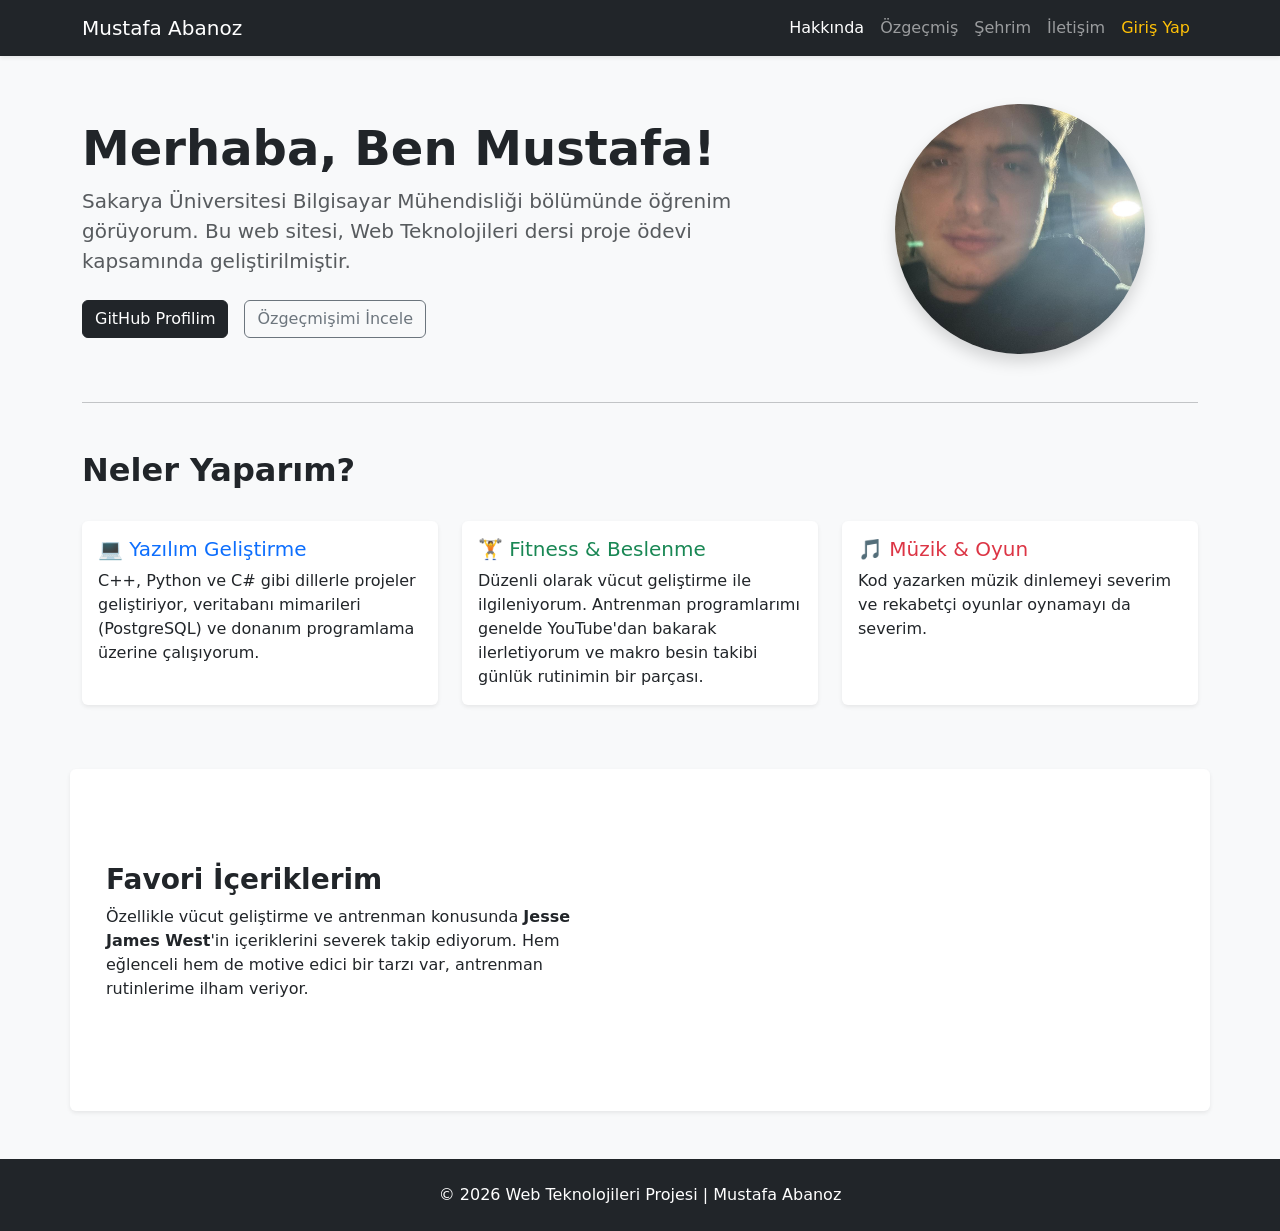
==== index.html @ a1c7f7c9 "1. gün: projeye başladım, temel dosyalar ve hakkında sayfası tamam" ====
<!DOCTYPE html>
<html lang="tr">
<head>
    <meta charset="UTF-8">
    <meta name="viewport" content="width=device-width, initial-scale=1.0">
    <title>Hakkında | Web Teknolojileri Projesi</title>
    <link href="https://cdn.jsdelivr.net/npm/bootstrap@5.3.3/dist/css/bootstrap.min.css" rel="stylesheet">
    <link rel="stylesheet" href="style.css">
</head>
<body class="d-flex flex-column min-vh-100 bg-light">

    <nav class="navbar navbar-expand-lg navbar-dark bg-dark shadow-sm">
      <div class="container">
        <a class="navbar-brand" href="index.html">Mustafa Abanoz</a>
        <button class="navbar-toggler" type="button" data-bs-toggle="collapse" data-bs-target="#navbarNav">
          <span class="navbar-toggler-icon"></span>
        </button>
        <div class="collapse navbar-collapse" id="navbarNav">
          <ul class="navbar-nav ms-auto">
            <li class="nav-item"><a class="nav-link active" href="index.html">Hakkında</a></li>
            <li class="nav-item"><a class="nav-link" href="cv.html">Özgeçmiş</a></li>
            <li class="nav-item"><a class="nav-link" href="sehir.html">Şehrim</a></li>
            <li class="nav-item"><a class="nav-link" href="iletisim.html">İletişim</a></li>
            <li class="nav-item"><a class="nav-link text-warning" href="login.php">Giriş Yap</a></li>
          </ul>
        </div>
      </div>
    </nav>

    <main class="container my-5 flex-grow-1">
        <div class="row align-items-center mb-5">
            <div class="col-md-8">
                <h1 class="display-5 fw-bold text-dark">Merhaba, Ben Mustafa!</h1>
                <p class="lead text-muted">Sakarya Üniversitesi Bilgisayar Mühendisliği bölümünde öğrenim görüyorum. Bu web sitesi, Web Teknolojileri dersi proje ödevi kapsamında geliştirilmiştir.</p>
                <div class="d-flex gap-3 mt-4">
                    <a href="https://github.com/MustafaAbanoz" target="_blank" class="btn btn-dark">GitHub Profilim</a>
                    <a href="cv.html" class="btn btn-outline-secondary">Özgeçmişimi İncele</a>
                </div>
            </div>
            <div class="col-md-4 text-center mt-4 mt-md-0">
                <img src="mustafa.jpeg" alt="Mustafa Abanoz" class="img-fluid rounded-circle shadow" style="width: 250px; height: 250px; object-fit: cover;">
            </div>
        </div>

        <hr class="my-5">

        <div class="row mb-5">
            <div class="col-12 mb-4">
                <h2 class="fw-bold">Neler Yaparım?</h2>
            </div>
            <div class="col-md-4 mb-3">
                <div class="card h-100 shadow-sm border-0">
                    <div class="card-body">
                        <h5 class="card-title text-primary">💻 Yazılım Geliştirme</h5>
                        <p class="card-text">C++, Python ve C# gibi dillerle projeler geliştiriyor, veritabanı mimarileri (PostgreSQL) ve donanım programlama üzerine çalışıyorum.</p>
                    </div>
                </div>
            </div>
            <div class="col-md-4 mb-3">
                <div class="card h-100 shadow-sm border-0">
                    <div class="card-body">
                        <h5 class="card-title text-success">🏋️ Fitness & Beslenme</h5>
                        <p class="card-text">Düzenli olarak vücut geliştirme ile ilgileniyorum. Antrenman programlarımı genelde YouTube'dan bakarak ilerletiyorum ve makro besin takibi günlük rutinimin bir parçası.</p>
                    </div>
                </div>
            </div>
            <div class="col-md-4 mb-3">
                <div class="card h-100 shadow-sm border-0">
                    <div class="card-body">
                        <h5 class="card-title text-danger">🎵 Müzik & Oyun</h5>
                        <p class="card-text">Kod yazarken müzik dinlemeyi severim ve rekabetçi oyunlar oynamayı da severim.</p>
                    </div>
                </div>
            </div>
        </div>

        <div class="row bg-white p-4 rounded shadow-sm">
            <div class="col-md-6 d-flex flex-column justify-content-center">
                <h3 class="fw-bold">Favori İçeriklerim</h3>
                <p>Özellikle vücut geliştirme ve antrenman konusunda <strong>Jesse James West</strong>'in içeriklerini severek takip ediyorum. Hem eğlenceli hem de motive edici bir tarzı var, antrenman rutinlerime ilham veriyor.</p>
            </div>
            <div class="col-md-6">
                <div class="ratio ratio-16x9">
                    <iframe src="https://www.youtube.com/embed/tRncpNvuK-M" title="Jesse James West Video" frameborder="0" allow="accelerometer; autoplay; clipboard-write; encrypted-media; gyroscope; picture-in-picture; web-share" referrerpolicy="strict-origin-when-cross-origin" allowfullscreen></iframe>
                </div>
            </div>
        </div>
    </main>

    <footer class="bg-dark text-white text-center py-4 mt-auto">
        <div class="container">
            <p class="mb-0">© 2026 Web Teknolojileri Projesi | Mustafa Abanoz</p>
        </div>
    </footer>

    <script src="https://cdn.jsdelivr.net/npm/bootstrap@5.3.3/dist/js/bootstrap.bundle.min.js"></script>
</body>
</html>
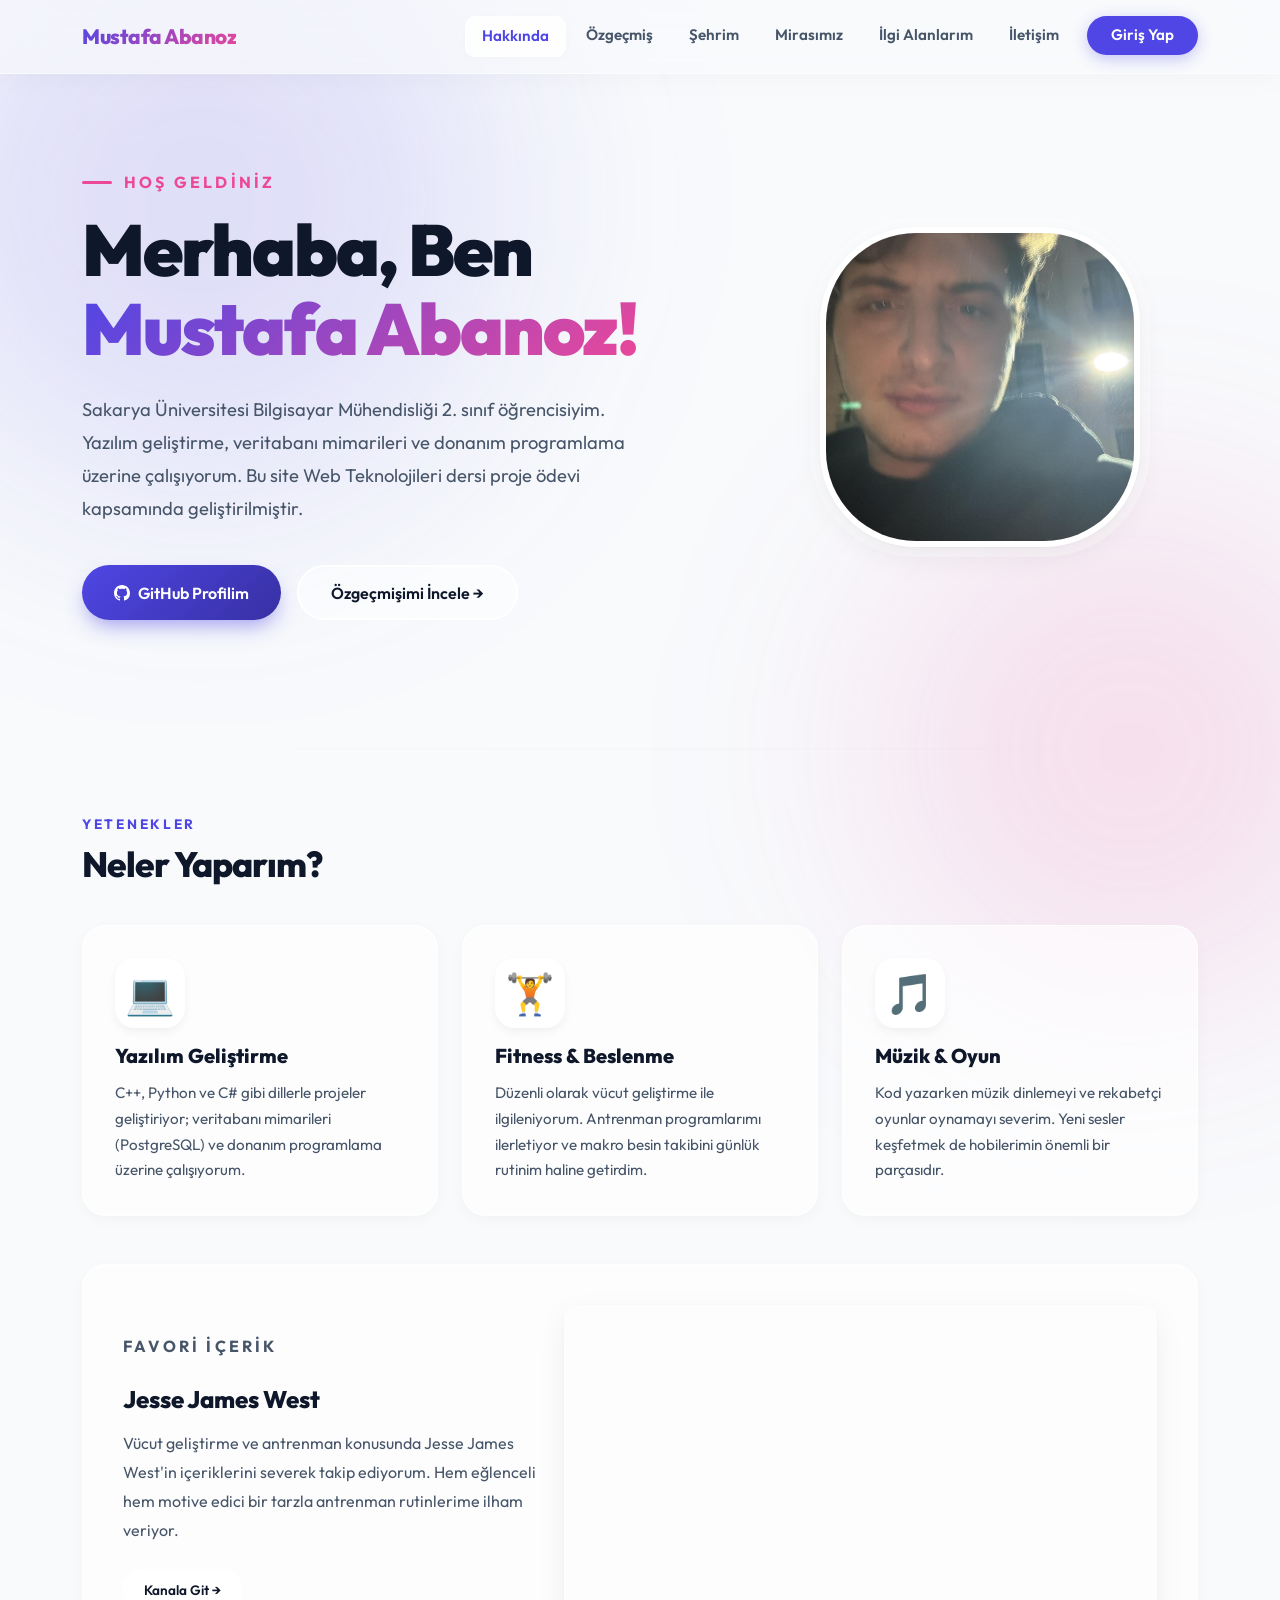
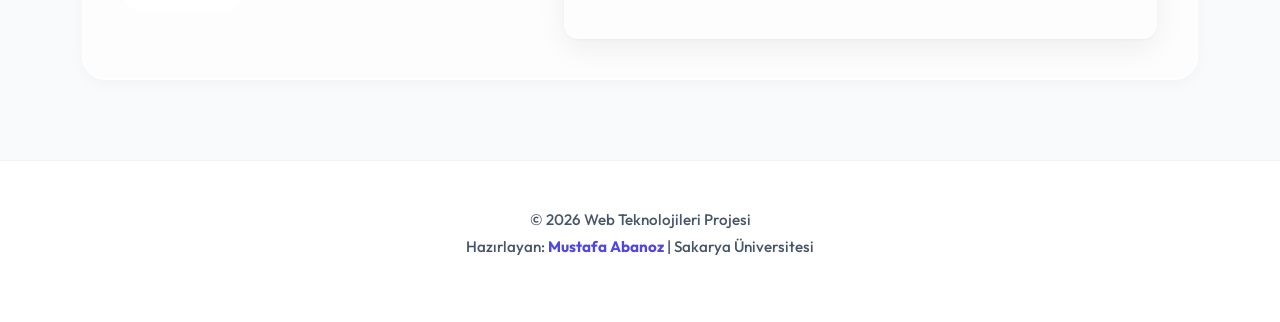
==== commit 128775d3: "Web projesinin temel yapısı (Ana Sayfa, CV, Şehir) modern ve duyarlı bir tasarımla tamamlandı." ====
--- a/index.html
+++ b/index.html
@@ -3,96 +3,134 @@
 <head>
     <meta charset="UTF-8">
     <meta name="viewport" content="width=device-width, initial-scale=1.0">
-    <title>Hakkında | Web Teknolojileri Projesi</title>
+    <meta name="description" content="Mustafa Abanoz - Sakarya Üniversitesi Bilgisayar Mühendisliği öğrencisi. Hakkımda, hobiler ve ilgi alanlarım.">
+    <title>Hakkında | Mustafa Abanoz</title>
     <link href="https://cdn.jsdelivr.net/npm/bootstrap@5.3.3/dist/css/bootstrap.min.css" rel="stylesheet">
     <link rel="stylesheet" href="style.css">
 </head>
-<body class="d-flex flex-column min-vh-100 bg-light">
+<body>
+    <div id="mouseGlow"></div>
 
-    <nav class="navbar navbar-expand-lg navbar-dark bg-dark shadow-sm">
-      <div class="container">
-        <a class="navbar-brand" href="index.html">Mustafa Abanoz</a>
-        <button class="navbar-toggler" type="button" data-bs-toggle="collapse" data-bs-target="#navbarNav">
-          <span class="navbar-toggler-icon"></span>
-        </button>
-        <div class="collapse navbar-collapse" id="navbarNav">
-          <ul class="navbar-nav ms-auto">
-            <li class="nav-item"><a class="nav-link active" href="index.html">Hakkında</a></li>
-            <li class="nav-item"><a class="nav-link" href="cv.html">Özgeçmiş</a></li>
-            <li class="nav-item"><a class="nav-link" href="sehir.html">Şehrim</a></li>
-            <li class="nav-item"><a class="nav-link" href="iletisim.html">İletişim</a></li>
-            <li class="nav-item"><a class="nav-link text-warning" href="login.php">Giriş Yap</a></li>
-          </ul>
+    <nav class="navbar navbar-expand-lg navbar-dark">
+        <div class="container">
+            <a class="navbar-brand" href="index.html">Mustafa Abanoz</a>
+            <button class="navbar-toggler border-0" type="button" data-bs-toggle="collapse" data-bs-target="#navbarNav" aria-controls="navbarNav" aria-expanded="false" aria-label="Navigasyonu aç/kapat">
+                <span class="navbar-toggler-icon"></span>
+            </button>
+            <div class="collapse navbar-collapse" id="navbarNav">
+                <ul class="navbar-nav ms-auto gap-1">
+                    <li class="nav-item"><a class="nav-link active" href="index.html">Hakkında</a></li>
+                    <li class="nav-item"><a class="nav-link" href="cv.html">Özgeçmiş</a></li>
+                    <li class="nav-item"><a class="nav-link" href="sehir.html">Şehrim</a></li>
+                    <li class="nav-item"><a class="nav-link" href="miras.html">Mirasımız</a></li>
+                    <li class="nav-item"><a class="nav-link" href="ilgi.html">İlgi Alanlarım</a></li>
+                    <li class="nav-item"><a class="nav-link" href="iletisim.html">İletişim</a></li>
+                    <li class="nav-item"><a class="nav-link nav-login" href="login.php">Giriş Yap</a></li>
+                </ul>
+            </div>
         </div>
-      </div>
     </nav>
 
-    <main class="container my-5 flex-grow-1">
-        <div class="row align-items-center mb-5">
-            <div class="col-md-8">
-                <h1 class="display-5 fw-bold text-dark">Merhaba, Ben Mustafa!</h1>
-                <p class="lead text-muted">Sakarya Üniversitesi Bilgisayar Mühendisliği bölümünde öğrenim görüyorum. Bu web sitesi, Web Teknolojileri dersi proje ödevi kapsamında geliştirilmiştir.</p>
-                <div class="d-flex gap-3 mt-4">
-                    <a href="https://github.com/MustafaAbanoz" target="_blank" class="btn btn-dark">GitHub Profilim</a>
-                    <a href="cv.html" class="btn btn-outline-secondary">Özgeçmişimi İncele</a>
-                </div>
-            </div>
-            <div class="col-md-4 text-center mt-4 mt-md-0">
-                <img src="mustafa.jpeg" alt="Mustafa Abanoz" class="img-fluid rounded-circle shadow" style="width: 250px; height: 250px; object-fit: cover;">
-            </div>
-        </div>
-
-        <hr class="my-5">
-
-        <div class="row mb-5">
-            <div class="col-12 mb-4">
-                <h2 class="fw-bold">Neler Yaparım?</h2>
-            </div>
-            <div class="col-md-4 mb-3">
-                <div class="card h-100 shadow-sm border-0">
-                    <div class="card-body">
-                        <h5 class="card-title text-primary">💻 Yazılım Geliştirme</h5>
-                        <p class="card-text">C++, Python ve C# gibi dillerle projeler geliştiriyor, veritabanı mimarileri (PostgreSQL) ve donanım programlama üzerine çalışıyorum.</p>
+    <main>
+        <section class="hero-section dot-bg-wrap dot-bg-indigo">
+            <div class="dot-bg-layer"></div>
+            <div class="container">
+                <div class="row align-items-center g-5">
+                    <div class="col-lg-7 reveal-left">
+                        <p class="hero-greeting">Hoş geldiniz</p>
+                        <h1 class="hero-title">Merhaba, Ben<br><span>Mustafa Abanoz!</span></h1>
+                        <p class="hero-desc">Sakarya Üniversitesi Bilgisayar Mühendisliği 2. sınıf öğrencisiyim. Yazılım geliştirme, veritabanı mimarileri ve donanım programlama üzerine çalışıyorum. Bu site Web Teknolojileri dersi proje ödevi kapsamında geliştirilmiştir.</p>
+                        <div class="d-flex flex-wrap gap-3">
+                            <a href="https://github.com/MustafaAbanoz" target="_blank" rel="noopener noreferrer" class="btn-primary-custom">
+                                <svg width="16" height="16" viewBox="0 0 24 24" fill="currentColor"><path d="M12 0C5.37 0 0 5.37 0 12c0 5.31 3.435 9.795 8.205 11.385.6.105.825-.255.825-.57 0-.285-.015-1.23-.015-2.235-3.015.555-3.795-.735-4.035-1.41-.135-.345-.72-1.41-1.23-1.695-.42-.225-1.02-.78-.015-.795.945-.015 1.62.87 1.845 1.23 1.08 1.815 2.805 1.305 3.495.99.105-.78.42-1.305.765-1.605-2.67-.3-5.46-1.335-5.46-5.925 0-1.305.465-2.385 1.23-3.225-.12-.3-.54-1.53.12-3.18 0 0 1.005-.315 3.3 1.23.96-.27 1.98-.405 3-.405s2.04.135 3 .405c2.295-1.56 3.3-1.23 3.3-1.23.66 1.65.24 2.88.12 3.18.765.84 1.23 1.905 1.23 3.225 0 4.605-2.805 5.625-5.475 5.925.435.375.81 1.095.81 2.22 0 1.605-.015 2.895-.015 3.3 0 .315.225.69.825.57A12.02 12.02 0 0 0 24 12c0-6.63-5.37-12-12-12z"/></svg>
+                                GitHub Profilim
+                            </a>
+                            <a href="cv.html" class="btn-outline-custom">Özgeçmişimi İncele →</a>
+                        </div>
+                    </div>
+                    <div class="col-lg-5 text-center reveal-right">
+                        <figure>
+                            <img src="mustafa.jpeg" alt="Mustafa Abanoz fotoğrafı" class="hero-photo">
+                            <figcaption class="visually-hidden">Mustafa Abanoz profil fotoğrafı</figcaption>
+                        </figure>
                     </div>
                 </div>
             </div>
-            <div class="col-md-4 mb-3">
-                <div class="card h-100 shadow-sm border-0">
-                    <div class="card-body">
-                        <h5 class="card-title text-success">🏋️ Fitness & Beslenme</h5>
-                        <p class="card-text">Düzenli olarak vücut geliştirme ile ilgileniyorum. Antrenman programlarımı genelde YouTube'dan bakarak ilerletiyorum ve makro besin takibi günlük rutinimin bir parçası.</p>
+        </section>
+
+        <hr class="section-divider">
+
+        <section class="container mb-5">
+            <p class="section-label reveal">Yetenekler</p>
+            <h2 class="section-title reveal">Neler Yaparım?</h2>
+            <div class="row g-4">
+                <div class="col-md-4 reveal" style="transition-delay:0s">
+                    <div class="glass-card h-100">
+                        <span class="card-icon">💻</span>
+                        <h3 class="card-heading">Yazılım Geliştirme</h3>
+                        <p class="card-text">C++, Python ve C# gibi dillerle projeler geliştiriyor; veritabanı mimarileri (PostgreSQL) ve donanım programlama üzerine çalışıyorum.</p>
+                    </div>
+                </div>
+                <div class="col-md-4 reveal" style="transition-delay:0.12s">
+                    <div class="glass-card h-100">
+                        <span class="card-icon">🏋️</span>
+                        <h3 class="card-heading">Fitness & Beslenme</h3>
+                        <p class="card-text">Düzenli olarak vücut geliştirme ile ilgileniyorum. Antrenman programlarımı ilerletiyor ve makro besin takibini günlük rutinim haline getirdim.</p>
+                    </div>
+                </div>
+                <div class="col-md-4 reveal" style="transition-delay:0.24s">
+                    <div class="glass-card h-100">
+                        <span class="card-icon">🎵</span>
+                        <h3 class="card-heading">Müzik & Oyun</h3>
+                        <p class="card-text">Kod yazarken müzik dinlemeyi ve rekabetçi oyunlar oynamayı severim. Yeni sesler keşfetmek de hobilerimin önemli bir parçasıdır.</p>
                     </div>
                 </div>
             </div>
-            <div class="col-md-4 mb-3">
-                <div class="card h-100 shadow-sm border-0">
-                    <div class="card-body">
-                        <h5 class="card-title text-danger">🎵 Müzik & Oyun</h5>
-                        <p class="card-text">Kod yazarken müzik dinlemeyi severim ve rekabetçi oyunlar oynamayı da severim.</p>
+        </section>
+
+        <section class="container mb-5">
+            <article class="video-wrapper">
+                <div class="row align-items-center g-4">
+                    <div class="col-md-5">
+                        <p class="section-label">Favori İçerik</p>
+                        <h3>Jesse James West</h3>
+                        <p>Vücut geliştirme ve antrenman konusunda Jesse James West'in içeriklerini severek takip ediyorum. Hem eğlenceli hem motive edici bir tarzla antrenman rutinlerime ilham veriyor.</p>
+                        <a href="https://www.youtube.com/@JesseJamesWest" target="_blank" rel="noopener noreferrer" class="btn-outline-custom" style="font-size:0.85rem; padding: 0.6rem 1.2rem;">Kanala Git →</a>
+                    </div>
+                    <div class="col-md-7">
+                        <div class="ratio ratio-16x9">
+                            <iframe src="https://www.youtube.com/embed/tRncpNvuK-M" title="Jesse James West – Favori Video" frameborder="0" allow="accelerometer; autoplay; clipboard-write; encrypted-media; gyroscope; picture-in-picture; web-share" referrerpolicy="strict-origin-when-cross-origin" allowfullscreen></iframe>
+                        </div>
                     </div>
                 </div>
-            </div>
-        </div>
-
-        <div class="row bg-white p-4 rounded shadow-sm">
-            <div class="col-md-6 d-flex flex-column justify-content-center">
-                <h3 class="fw-bold">Favori İçeriklerim</h3>
-                <p>Özellikle vücut geliştirme ve antrenman konusunda <strong>Jesse James West</strong>'in içeriklerini severek takip ediyorum. Hem eğlenceli hem de motive edici bir tarzı var, antrenman rutinlerime ilham veriyor.</p>
-            </div>
-            <div class="col-md-6">
-                <div class="ratio ratio-16x9">
-                    <iframe src="https://www.youtube.com/embed/tRncpNvuK-M" title="Jesse James West Video" frameborder="0" allow="accelerometer; autoplay; clipboard-write; encrypted-media; gyroscope; picture-in-picture; web-share" referrerpolicy="strict-origin-when-cross-origin" allowfullscreen></iframe>
-                </div>
-            </div>
-        </div>
+            </article>
+        </section>
     </main>
 
-    <footer class="bg-dark text-white text-center py-4 mt-auto">
+    <footer class="text-center">
         <div class="container">
-            <p class="mb-0">© 2026 Web Teknolojileri Projesi | Mustafa Abanoz</p>
+            <p class="mb-1">© 2026 Web Teknolojileri Projesi</p>
+            <p>Hazırlayan: <a href="cv.html">Mustafa Abanoz</a> | Sakarya Üniversitesi</p>
         </div>
     </footer>
 
     <script src="https://cdn.jsdelivr.net/npm/bootstrap@5.3.3/dist/js/bootstrap.bundle.min.js"></script>
+    <script>
+        // Fare takip efekti için yazılmış kod bloğu
+        (function () {
+            var isik = document.getElementById('mouseGlow');
+            var hedefX = window.innerWidth / 2, hedefY = window.innerHeight / 2, guncelX = hedefX, guncelY = hedefY;
+            document.addEventListener('mousemove', function (olay) { hedefX = olay.clientX; hedefY = olay.clientY; });
+            (function dongu() { guncelX += (hedefX-guncelX)*0.07; guncelY += (hedefY-guncelY)*0.07; isik.style.transform = 'translate('+(guncelX-300)+'px,'+(guncelY-300)+'px)'; requestAnimationFrame(dongu); })();
+        })();
+        
+        // Sayfa kaydırıldıkça (scroll) elemanların görünür olmasını sağlayan yapı
+        (function () {
+            var gozlemci = new IntersectionObserver(function(girdiler) {
+                girdiler.forEach(function(eleman) { if (eleman.isIntersecting) { eleman.target.classList.add('in-view'); gozlemci.unobserve(eleman.target); } });
+            }, { threshold: 0.12 });
+            document.querySelectorAll('.reveal, .reveal-left, .reveal-right').forEach(function(el) { gozlemci.observe(el); });
+        })();
+    </script>
 </body>
 </html>
--- a/style.css
+++ b/style.css
@@ -0,0 +1,316 @@
+@import url('https://fonts.googleapis.com/css2?family=Outfit:wght@300;400;500;600;700;800;900&display=swap');
+
+:root {
+    --primary: #4f46e5;
+    --primary-light: #818cf8;
+    --primary-dark: #3730a3;
+    --accent: #ec4899;
+    --accent-warm: #f59e0b;
+    --bg-page: #f8fafc;
+    --bg-card: rgba(255, 255, 255, 0.65);
+    --border: rgba(255, 255, 255, 0.8);
+    --border-hover: rgba(79, 70, 229, 0.3);
+    --text-primary: #0f172a;
+    --text-secondary: #475569;
+    --text-muted: #94a3b8;
+    --shadow-sm: 0 4px 15px rgba(0, 0, 0, 0.03);
+    --shadow-md: 0 10px 30px rgba(0, 0, 0, 0.06), 0 1px 3px rgba(0,0,0,0.03);
+    --shadow-glow: 0 10px 40px rgba(79, 70, 229, 0.15);
+    --radius: 24px;
+    --radius-sm: 14px;
+    --transition: all 0.4s cubic-bezier(0.16, 1, 0.3, 1);
+}
+
+*, *::before, *::after { box-sizing: border-box; margin: 0; padding: 0; }
+html { scroll-behavior: smooth; }
+
+body {
+    font-family: 'Outfit', system-ui, sans-serif;
+    background: var(--bg-page);
+    color: var(--text-primary);
+    min-height: 100vh;
+    overflow-x: hidden;
+    -webkit-font-smoothing: antialiased;
+    position: relative;
+}
+
+body::before, body::after {
+    content: '';
+    position: fixed;
+    border-radius: 50%;
+    filter: blur(120px);
+    z-index: -1;
+    animation: floatBlob 20s infinite alternate ease-in-out;
+    pointer-events: none;
+}
+
+body::before {
+    width: 600px; height: 600px;
+    background: rgba(79, 70, 229, 0.15);
+    top: -100px; left: -100px;
+}
+
+body::after {
+    width: 500px; height: 500px;
+    background: rgba(236, 72, 153, 0.15);
+    bottom: -100px; right: -100px;
+    animation-delay: -10s;
+}
+
+@keyframes floatBlob {
+    0% { transform: translate(0, 0) scale(1); }
+    100% { transform: translate(100px, 100px) scale(1.2); }
+}
+
+.navbar {
+    background: rgba(248, 250, 252, 0.7) !important;
+    backdrop-filter: blur(20px); -webkit-backdrop-filter: blur(20px);
+    border-bottom: 1px solid rgba(255,255,255,0.5);
+    padding: 1rem 0; position: sticky; top: 0; z-index: 1030;
+    box-shadow: 0 4px 30px rgba(0, 0, 0, 0.03);
+}
+.navbar-brand {
+    font-weight: 800; font-size: 1.3rem; letter-spacing: -0.5px;
+    background: linear-gradient(135deg, var(--primary), var(--accent));
+    -webkit-background-clip: text; -webkit-text-fill-color: transparent; background-clip: text;
+}
+.nav-link {
+    color: var(--text-secondary) !important; font-weight: 600; font-size: 0.95rem;
+    padding: 0.5rem 1rem !important; border-radius: 10px; transition: var(--transition);
+}
+.nav-link:hover { color: var(--primary) !important; background: rgba(79,70,229,0.05); }
+.nav-link.active {
+    color: var(--primary) !important; background: rgba(255,255,255,0.8);
+    box-shadow: 0 2px 10px rgba(0,0,0,0.02); border: 1px solid rgba(255,255,255,1);
+}
+.nav-link.nav-login { color: #fff !important; background: var(--primary); border-radius: 99px; padding: 0.5rem 1.5rem !important; margin-left: 0.5rem; box-shadow: 0 4px 15px rgba(79,70,229,0.3); }
+.nav-link.nav-login:hover { background: var(--primary-dark); transform: translateY(-2px); box-shadow: 0 6px 20px rgba(79,70,229,0.4); }
+
+main { position: relative; z-index: 1; animation: pageIn 0.6s cubic-bezier(0.16, 1, 0.3, 1) both; }
+@keyframes pageIn { from { opacity: 0; transform: translateY(20px); } to { opacity: 1; transform: translateY(0); } }
+
+.hero-section { padding: 6rem 0 4rem; position: relative; }
+.hero-greeting {
+    font-size: 1rem; font-weight: 700; letter-spacing: 0.2em; text-transform: uppercase;
+    color: var(--accent); margin-bottom: 1rem; display: flex; align-items: center; gap: 0.75rem;
+}
+.hero-greeting::before {
+    content: ''; display: inline-block; width: 30px; height: 3px; background: var(--accent); border-radius: 3px;
+}
+.hero-title {
+    font-size: clamp(2.5rem, 6vw, 4.5rem); font-weight: 900; line-height: 1.1;
+    letter-spacing: -2px; color: var(--text-primary); margin-bottom: 1.5rem;
+}
+.hero-title span {
+    background: linear-gradient(135deg, var(--primary), var(--accent));
+    -webkit-background-clip: text; -webkit-text-fill-color: transparent; background-clip: text;
+}
+.hero-desc { font-size: 1.15rem; color: var(--text-secondary); line-height: 1.8; max-width: 550px; margin-bottom: 2.5rem; font-weight: 400; }
+.hero-photo {
+    width: 320px; height: 320px; object-fit: cover; border-radius: 30%;
+    border: 6px solid #fff;
+    box-shadow: var(--shadow-md), 0 0 0 10px rgba(255,255,255,0.4);
+    transition: var(--transition);
+}
+.hero-photo:hover { transform: scale(1.05) rotate(3deg); border-radius: 50%; box-shadow: var(--shadow-glow), 0 0 0 15px rgba(255,255,255,0.6); }
+
+.btn-primary-custom {
+    display: inline-flex; align-items: center; gap: 0.5rem;
+    padding: 0.85rem 2rem; border: none; border-radius: 99px;
+    background: linear-gradient(135deg, var(--primary), var(--primary-dark));
+    color: #fff; font-weight: 600; font-size: 1rem; text-decoration: none;
+    transition: var(--transition); box-shadow: 0 10px 20px -5px rgba(79,70,229,0.5);
+}
+.btn-primary-custom:hover { transform: translateY(-3px); box-shadow: 0 15px 25px -5px rgba(79,70,229,0.6); color: #fff; }
+.btn-outline-custom {
+    display: inline-flex; align-items: center; gap: 0.5rem;
+    padding: 0.85rem 2rem; background: rgba(255,255,255,0.5); border: 2px solid #fff;
+    border-radius: 99px; color: var(--text-primary); font-weight: 600;
+    font-size: 1rem; text-decoration: none; transition: var(--transition);
+    backdrop-filter: blur(10px);
+}
+.btn-outline-custom:hover { background: #fff; transform: translateY(-3px); box-shadow: var(--shadow-md); color: var(--primary); }
+
+.section-divider { border: none; height: 2px; background: linear-gradient(90deg, transparent, rgba(0,0,0,0.05), transparent); margin: 4rem 0; }
+.section-label {
+    font-size: 0.85rem; font-weight: 700; letter-spacing: 0.2em; text-transform: uppercase;
+    color: var(--primary); margin-bottom: 0.5rem;
+}
+.section-title { font-size: 2.2rem; font-weight: 800; color: var(--text-primary); letter-spacing: -1px; margin-bottom: 2.5rem; }
+
+.glass-card, .cv-container, .video-wrapper, .stat-card, .place-card {
+    background: var(--bg-card);
+    backdrop-filter: blur(16px); -webkit-backdrop-filter: blur(16px);
+    border: 1px solid var(--border); border-radius: var(--radius);
+    box-shadow: var(--shadow-sm); transition: var(--transition);
+}
+.glass-card:hover, .stat-card:hover, .place-card:hover {
+    transform: translateY(-8px);
+    box-shadow: var(--shadow-md);
+    border-color: #fff;
+    background: rgba(255,255,255,0.9);
+}
+
+.glass-card { padding: 2rem; position: relative; overflow: hidden; }
+.card-icon { font-size: 2.5rem; margin-bottom: 1rem; display: block; background: #fff; width: 70px; height: 70px; display: flex; align-items: center; justify-content: center; border-radius: 20px; box-shadow: 0 4px 10px rgba(0,0,0,0.05); }
+.card-heading { font-size: 1.25rem; font-weight: 800; color: var(--text-primary); margin-bottom: 0.75rem; }
+.card-text { font-size: 0.95rem; color: var(--text-secondary); line-height: 1.7; }
+
+.video-wrapper { padding: 2.5rem; }
+.video-wrapper h3 { font-size: 1.5rem; font-weight: 800; margin-bottom: 1rem; }
+.video-wrapper p { font-size: 1rem; line-height: 1.8; margin-bottom: 1.5rem; color: var(--text-secondary); }
+.ratio iframe { border-radius: var(--radius-sm); box-shadow: var(--shadow-md); }
+
+.cv-container { padding: 4rem; }
+.cv-header { border-bottom: 2px solid rgba(0,0,0,0.04); padding-bottom: 2.5rem; margin-bottom: 3rem; }
+.cv-photo {
+    width: 160px; height: 160px; object-fit: cover; border-radius: 35%;
+    border: 5px solid #fff; box-shadow: var(--shadow-md);
+}
+.cv-name { font-size: 2.8rem; font-weight: 900; letter-spacing: -1px; color: var(--text-primary); margin-bottom: 0.5rem; }
+.cv-role { font-size: 1.2rem; color: var(--primary); font-weight: 700; margin-bottom: 1.5rem; background: rgba(79,70,229,0.1); display: inline-block; padding: 0.4rem 1rem; border-radius: 99px; }
+.cv-contact-item { font-size: 0.95rem; color: var(--text-secondary); margin-bottom: 0.5rem; display: flex; align-items: center; gap: 0.75rem; }
+.cv-section { margin-bottom: 3.5rem; }
+.cv-section-title {
+    font-size: 1.5rem; font-weight: 800; letter-spacing: -0.5px;
+    color: var(--text-primary); border-bottom: 2px solid rgba(0,0,0,0.05);
+    padding-bottom: 1rem; margin-bottom: 1.5rem; display: flex; align-items: center; gap: 0.75rem;
+}
+.cv-section-title::before { content:''; display:block; width:8px; height:24px; background:var(--primary); border-radius:4px; }
+.cv-article {
+    margin-bottom: 1.5rem; padding: 1.5rem; background: rgba(255,255,255,0.4);
+    border-radius: var(--radius-sm); border: 1px solid rgba(255,255,255,0.8);
+    transition: var(--transition);
+}
+.cv-article:hover { background: #fff; box-shadow: var(--shadow-sm); transform: translateX(5px); }
+.cv-article h3 { font-size: 1.2rem; font-weight: 800; color: var(--text-primary); margin-bottom: 0.3rem; }
+.cv-article .meta { font-size: 0.9rem; color: var(--primary); font-weight: 600; margin-bottom: 0.5rem; }
+.cv-article p { font-size: 0.95rem; color: var(--text-secondary); line-height: 1.6; }
+.cv-summary-text { color: var(--text-secondary); line-height: 1.8; font-size: 1.05rem; }
+
+.skill-badge {
+    display: inline-flex; padding: 0.5rem 1.2rem;
+    background: #fff; border: 1px solid rgba(0,0,0,0.05);
+    border-radius: 99px; font-size: 0.95rem; font-weight: 700;
+    color: var(--text-primary); transition: var(--transition); box-shadow: 0 2px 5px rgba(0,0,0,0.02);
+}
+.skill-badge:hover { background: var(--primary); color: #fff; transform: translateY(-3px); box-shadow: 0 8px 15px rgba(79,70,229,0.3); }
+
+.sport-item, .achievement-item {
+    display: flex; align-items: center; gap: 1rem;
+    padding: 1rem 1.5rem; background: #fff; border: 1px solid rgba(0,0,0,0.05);
+    border-radius: var(--radius-sm); margin-bottom: 0.75rem;
+    transition: var(--transition); font-size: 1rem; color: var(--text-secondary); font-weight: 500;
+}
+.sport-item:hover, .achievement-item:hover { border-color: var(--primary); box-shadow: var(--shadow-sm); transform: translateX(5px); }
+.sport-item .years { font-weight: 800; color: var(--primary); font-size: 0.9rem; min-width: 110px; background: rgba(79,70,229,0.1); padding: 0.2rem 0.8rem; border-radius: 99px; text-align: center; }
+.achievement-item strong { color: var(--text-primary); font-weight: 700; }
+
+.page-hero { padding: 5rem 0 3rem; text-align: center; }
+.page-hero-title {
+    font-size: clamp(2.5rem, 5vw, 3.5rem); font-weight: 900; letter-spacing: -1.5px;
+    color: var(--text-primary); margin-bottom: 1rem;
+}
+.page-hero-subtitle { font-size: 1.15rem; color: var(--text-secondary); max-width: 600px; margin: 0 auto; line-height: 1.8; }
+
+footer {
+    background: #fff; padding: 3rem 0; color: var(--text-secondary);
+    font-size: 0.95rem; position: relative; z-index: 1; margin-top: 5rem;
+    border-top: 1px solid rgba(0,0,0,0.05); font-weight: 500;
+}
+footer a { color: var(--primary); text-decoration: none; font-weight: 700; transition: var(--transition); }
+footer a:hover { color: var(--accent); }
+
+.reveal { opacity: 0; transform: translateY(40px); transition: opacity 0.8s cubic-bezier(0.16, 1, 0.3, 1), transform 0.8s cubic-bezier(0.16, 1, 0.3, 1); }
+.reveal.in-view { opacity: 1; transform: translateY(0); }
+.reveal-left { opacity: 0; transform: translateX(-40px); transition: opacity 0.8s cubic-bezier(0.16, 1, 0.3, 1), transform 0.8s cubic-bezier(0.16, 1, 0.3, 1); }
+.reveal-left.in-view { opacity: 1; transform: translateX(0); }
+.reveal-right { opacity: 0; transform: translateX(40px); transition: opacity 0.8s cubic-bezier(0.16, 1, 0.3, 1), transform 0.8s cubic-bezier(0.16, 1, 0.3, 1); }
+.reveal-right.in-view { opacity: 1; transform: translateX(0); }
+
+.sec-wrap { position: relative; padding: 5rem 0; margin-bottom: 0; }
+.sec-bg { position: absolute; inset: 0; z-index: 0; pointer-events: none; overflow: hidden; }
+.sec-bg::after {
+    content: ''; position: absolute; inset: 0;
+    background: linear-gradient(to bottom, var(--bg-page) 0%, transparent 15%, transparent 85%, var(--bg-page) 100%);
+    pointer-events: none;
+}
+.sec-wrap > .container { position: relative; z-index: 1; }
+
+.sec-dogal { background-color: rgba(22, 163, 74, 0.03); }
+.sec-dogal .sec-bg {
+    background-image: radial-gradient(circle, rgba(22, 163, 74, 0.25) 2px, transparent 2px);
+    background-size: 32px 32px;
+    animation: driftAnim 15s linear infinite;
+}
+
+.sec-tarihi { background-color: rgba(217, 119, 6, 0.03); }
+.sec-tarihi .sec-bg {
+    background-image: radial-gradient(circle, rgba(217, 119, 6, 0.25) 2px, transparent 2px);
+    background-size: 32px 32px;
+    animation: driftAnim 20s linear reverse infinite;
+}
+
+.sec-modern { background-color: rgba(37, 99, 235, 0.03); }
+.sec-modern .sec-bg {
+    background-image: radial-gradient(circle, rgba(37, 99, 235, 0.25) 2px, transparent 2px);
+    background-size: 32px 32px;
+    animation: driftAnim 18s ease-in-out infinite alternate;
+}
+
+@keyframes driftAnim {
+    0% { background-position: 0 0; }
+    100% { background-position: 64px 64px; }
+}
+
+.sec-heading { display: flex; align-items: center; gap: 0.8rem; margin-bottom: 1.5rem; }
+.sec-dot { width: 14px; height: 14px; border-radius: 50%; flex-shrink: 0; box-shadow: 0 0 10px currentColor; }
+.sec-dot.d { background: #16a34a; color: #16a34a; }
+.sec-dot.t { background: #d97706; color: #d97706; }
+.sec-dot.m { background: #2563eb; color: #2563eb; }
+.sec-heading span { font-size: 1rem; font-weight: 800; letter-spacing: 0.1em; text-transform: uppercase; color: var(--text-primary); }
+
+.slider-wrap { position: relative; overflow: hidden; border-radius: 24px; border: 4px solid #fff; background: var(--bg-card); box-shadow: var(--shadow-md); }
+.slider-track { display: flex; transition: transform 0.6s cubic-bezier(0.25, 1, 0.5, 1); }
+.slide { min-width: 100%; flex-shrink: 0; cursor: pointer; position: relative; }
+.slide img { width: 100%; height: 500px; object-fit: cover; display: block; transition: transform 0.5s ease; }
+.slide:hover img { transform: scale(1.03); }
+.slide-cap { position: absolute; bottom: 0; left: 0; right: 0; padding: 2rem; background: linear-gradient(to top, rgba(0,0,0,0.8), transparent); color: #fff; }
+.slide-cap h3 { font-size: 1.5rem; font-weight: 800; color: #fff; margin-bottom: 0.3rem; text-shadow: 0 2px 4px rgba(0,0,0,0.5); }
+.slide-cap p { font-size: 1rem; color: rgba(255,255,255,0.9); margin: 0; text-shadow: 0 1px 2px rgba(0,0,0,0.5); font-weight: 500; }
+.s-btn {
+    position: absolute; top: 50%; transform: translateY(-50%); z-index: 10;
+    background: rgba(255,255,255,0.9); border: none; color: var(--text-primary);
+    width: 50px; height: 50px; border-radius: 50%; display: flex; align-items: center; justify-content: center;
+    cursor: pointer; backdrop-filter: blur(8px); transition: var(--transition); font-size: 1.2rem; box-shadow: 0 4px 15px rgba(0,0,0,0.1);
+}
+.s-btn:hover { background: #fff; color: var(--primary); transform: translateY(-50%) scale(1.1); box-shadow: 0 6px 20px rgba(0,0,0,0.15); }
+.s-btn.prev { left: 1.5rem; }
+.s-btn.next { right: 1.5rem; }
+
+.info-grid { display: grid; grid-template-columns: repeat(auto-fit, minmax(200px,1fr)); gap: 1.5rem; margin-bottom: 3rem; }
+.stat-card { padding: 2rem 1.5rem; }
+.stat-number {
+    font-size: 2.5rem; font-weight: 900; letter-spacing: -1px; display: block; margin-bottom: 0.5rem;
+    background: linear-gradient(135deg, var(--primary), var(--accent));
+    -webkit-background-clip: text; -webkit-text-fill-color: transparent; background-clip: text;
+}
+.stat-label { font-size: 0.95rem; color: var(--text-secondary); font-weight: 600; text-transform: uppercase; letter-spacing: 1px; }
+
+.place-card-body { padding: 1.75rem; }
+.place-card-title { font-size: 1.2rem; font-weight: 800; color: var(--text-primary); margin-bottom: 0.5rem; }
+.place-card-text { font-size: 0.95rem; color: var(--text-secondary); line-height: 1.6; margin: 0; }
+.place-emoji { font-size: 2.5rem; display: block; margin-bottom: 1rem; }
+
+.about-card-title { font-size: 1.5rem; font-weight: 800; color: var(--text-primary); margin-bottom: 0.75rem; }
+
+@media (max-width: 768px) {
+    .hero-title { font-size: 2.5rem; letter-spacing: -1px; }
+    .hero-photo { width: 220px; height: 220px; }
+    .cv-container { padding: 2rem; }
+    .cv-name { font-size: 2rem; }
+    .slide img { height: 300px; }
+    .s-btn { width: 40px; height: 40px; font-size: 1rem; }
+    .sec-wrap { border-radius: 20px; padding: 2rem 0; }
+    body::before, body::after { display: none; }
+}
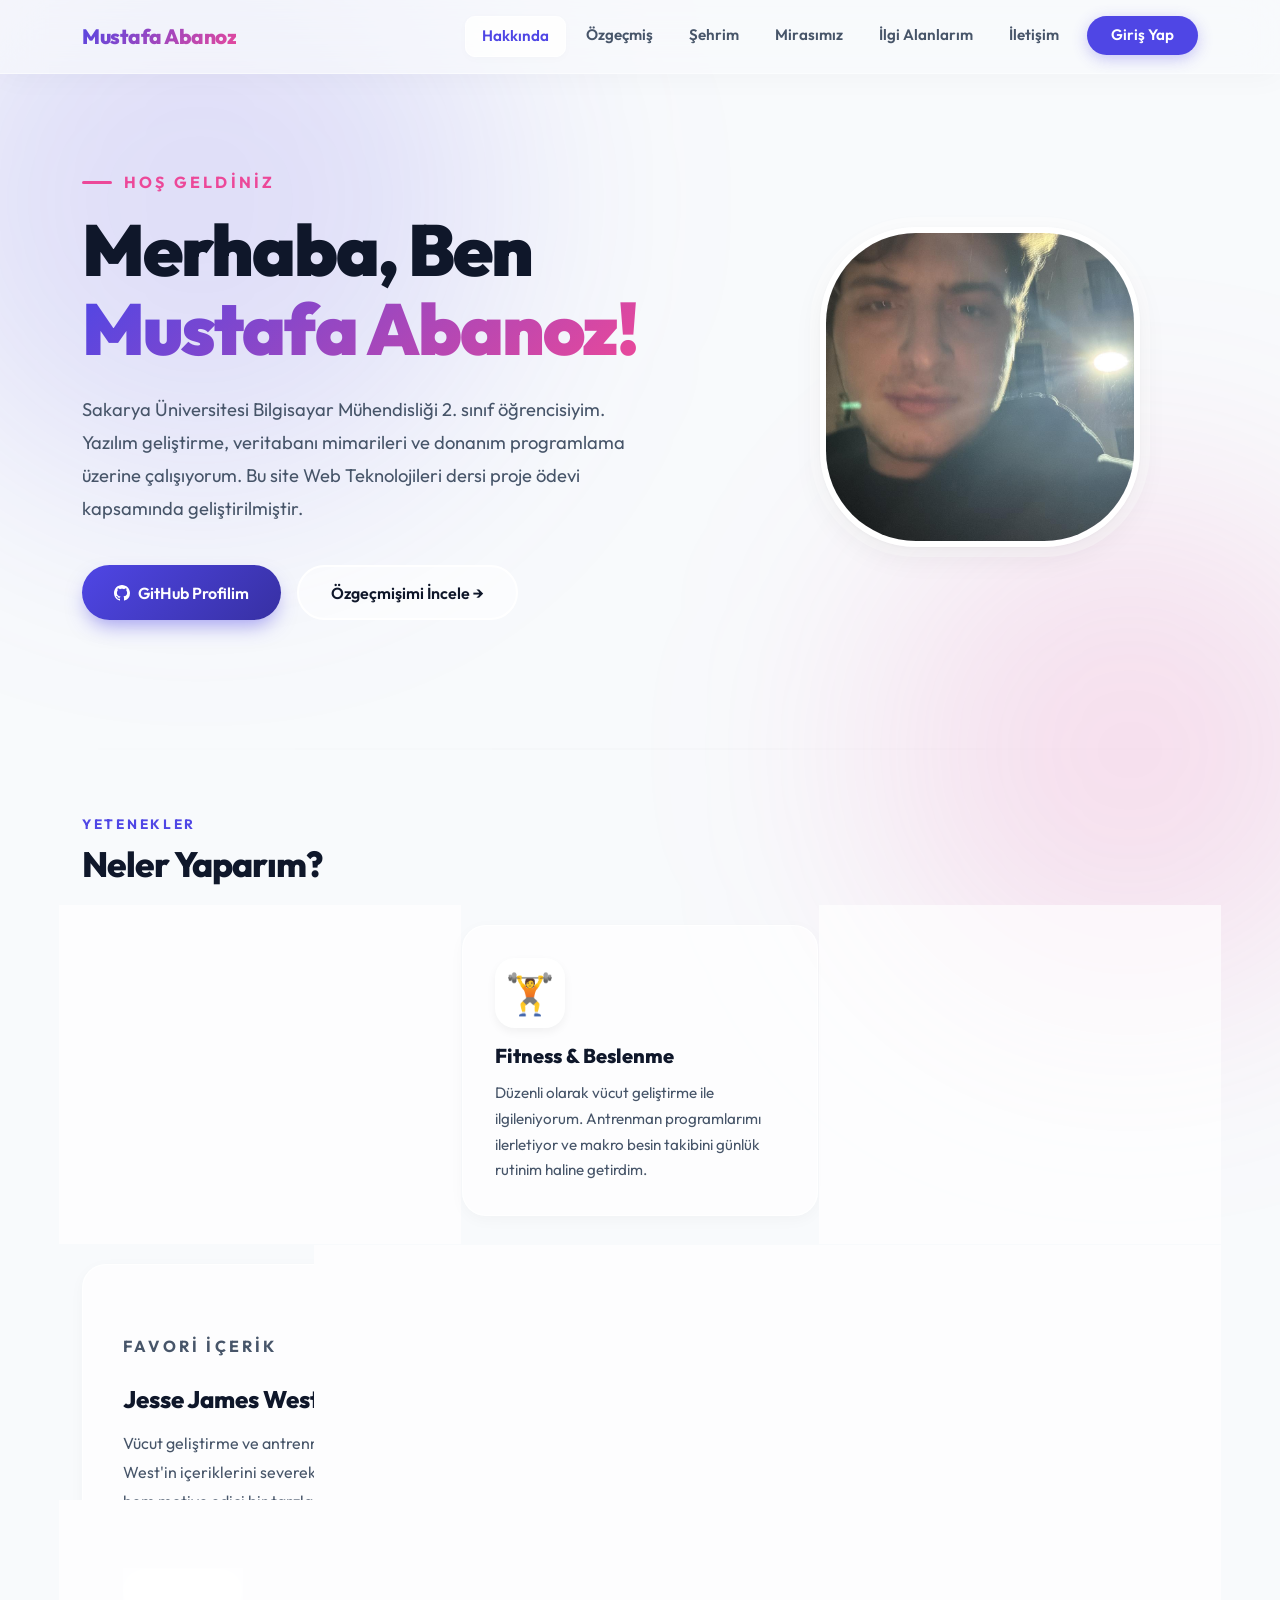
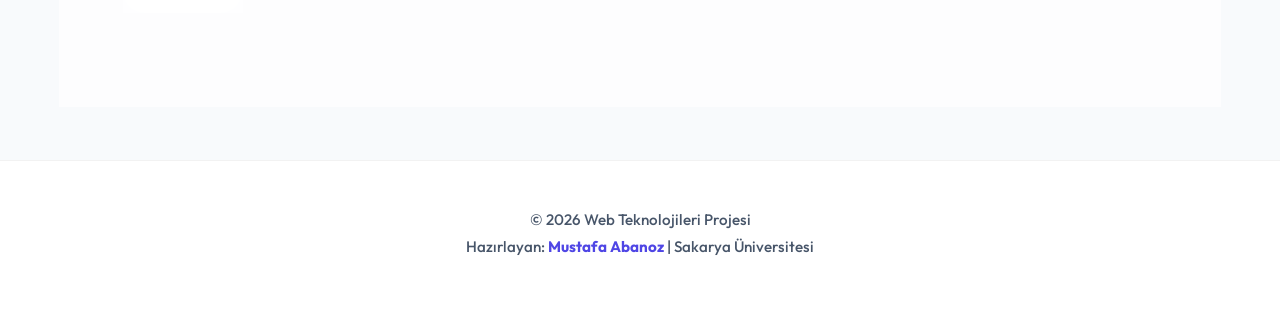
==== commit ca6a3fbb: "3.gün:İletişim ve ilgi alanlarım kısmını yaptım ve style.css dosyasında çok fazla üst üste gelme ve " ====
--- a/index.html
+++ b/index.html
@@ -9,7 +9,7 @@
     <link rel="stylesheet" href="style.css">
 </head>
 <body>
-    <div id="mouseGlow"></div>
+
 
     <nav class="navbar navbar-expand-lg navbar-dark">
         <div class="container">
@@ -64,21 +64,21 @@
             <p class="section-label reveal">Yetenekler</p>
             <h2 class="section-title reveal">Neler Yaparım?</h2>
             <div class="row g-4">
-                <div class="col-md-4 reveal" style="transition-delay:0s">
+                <div class="col-md-4 reveal delay-0">
                     <div class="glass-card h-100">
                         <span class="card-icon">💻</span>
                         <h3 class="card-heading">Yazılım Geliştirme</h3>
                         <p class="card-text">C++, Python ve C# gibi dillerle projeler geliştiriyor; veritabanı mimarileri (PostgreSQL) ve donanım programlama üzerine çalışıyorum.</p>
                     </div>
                 </div>
-                <div class="col-md-4 reveal" style="transition-delay:0.12s">
+                <div class="col-md-4 reveal delay-1">
                     <div class="glass-card h-100">
                         <span class="card-icon">🏋️</span>
                         <h3 class="card-heading">Fitness & Beslenme</h3>
                         <p class="card-text">Düzenli olarak vücut geliştirme ile ilgileniyorum. Antrenman programlarımı ilerletiyor ve makro besin takibini günlük rutinim haline getirdim.</p>
                     </div>
                 </div>
-                <div class="col-md-4 reveal" style="transition-delay:0.24s">
+                <div class="col-md-4 reveal delay-2">
                     <div class="glass-card h-100">
                         <span class="card-icon">🎵</span>
                         <h3 class="card-heading">Müzik & Oyun</h3>
@@ -95,7 +95,7 @@
                         <p class="section-label">Favori İçerik</p>
                         <h3>Jesse James West</h3>
                         <p>Vücut geliştirme ve antrenman konusunda Jesse James West'in içeriklerini severek takip ediyorum. Hem eğlenceli hem motive edici bir tarzla antrenman rutinlerime ilham veriyor.</p>
-                        <a href="https://www.youtube.com/@JesseJamesWest" target="_blank" rel="noopener noreferrer" class="btn-outline-custom" style="font-size:0.85rem; padding: 0.6rem 1.2rem;">Kanala Git →</a>
+                        <a href="https://www.youtube.com/@JesseJamesWest" target="_blank" rel="noopener noreferrer" class="btn-outline-custom btn-sm-custom">Kanala Git →</a>
                     </div>
                     <div class="col-md-7">
                         <div class="ratio ratio-16x9">
@@ -116,13 +116,6 @@
 
     <script src="https://cdn.jsdelivr.net/npm/bootstrap@5.3.3/dist/js/bootstrap.bundle.min.js"></script>
     <script>
-        // Fare takip efekti için yazılmış kod bloğu
-        (function () {
-            var isik = document.getElementById('mouseGlow');
-            var hedefX = window.innerWidth / 2, hedefY = window.innerHeight / 2, guncelX = hedefX, guncelY = hedefY;
-            document.addEventListener('mousemove', function (olay) { hedefX = olay.clientX; hedefY = olay.clientY; });
-            (function dongu() { guncelX += (hedefX-guncelX)*0.07; guncelY += (hedefY-guncelY)*0.07; isik.style.transform = 'translate('+(guncelX-300)+'px,'+(guncelY-300)+'px)'; requestAnimationFrame(dongu); })();
-        })();
         
         // Sayfa kaydırıldıkça (scroll) elemanların görünür olmasını sağlayan yapı
         (function () {
--- a/style.css
+++ b/style.css
@@ -1,3 +1,6 @@
+/* =========================================
+   GLOBAL AYARLAR VE DEĞİŞKENLER
+   ========================================= */
 @import url('https://fonts.googleapis.com/css2?family=Outfit:wght@300;400;500;600;700;800;900&display=swap');
 
 :root {
@@ -5,14 +8,11 @@
     --primary-light: #818cf8;
     --primary-dark: #3730a3;
     --accent: #ec4899;
-    --accent-warm: #f59e0b;
     --bg-page: #f8fafc;
     --bg-card: rgba(255, 255, 255, 0.65);
     --border: rgba(255, 255, 255, 0.8);
-    --border-hover: rgba(79, 70, 229, 0.3);
     --text-primary: #0f172a;
     --text-secondary: #475569;
-    --text-muted: #94a3b8;
     --shadow-sm: 0 4px 15px rgba(0, 0, 0, 0.03);
     --shadow-md: 0 10px 30px rgba(0, 0, 0, 0.06), 0 1px 3px rgba(0,0,0,0.03);
     --shadow-glow: 0 10px 40px rgba(79, 70, 229, 0.15);
@@ -35,33 +35,25 @@
 }
 
 body::before, body::after {
-    content: '';
-    position: fixed;
-    border-radius: 50%;
-    filter: blur(120px);
-    z-index: -1;
+    content: ''; position: fixed; border-radius: 50%;
+    filter: blur(120px); z-index: -1;
     animation: floatBlob 20s infinite alternate ease-in-out;
     pointer-events: none;
 }
-
-body::before {
-    width: 600px; height: 600px;
-    background: rgba(79, 70, 229, 0.15);
-    top: -100px; left: -100px;
-}
-
-body::after {
-    width: 500px; height: 500px;
-    background: rgba(236, 72, 153, 0.15);
-    bottom: -100px; right: -100px;
-    animation-delay: -10s;
-}
+body::before { width: 600px; height: 600px; background: rgba(79, 70, 229, 0.15); top: -100px; left: -100px; }
+body::after { width: 500px; height: 500px; background: rgba(236, 72, 153, 0.15); bottom: -100px; right: -100px; animation-delay: -10s; }
 
 @keyframes floatBlob {
     0% { transform: translate(0, 0) scale(1); }
     100% { transform: translate(100px, 100px) scale(1.2); }
 }
 
+main { position: relative; z-index: 1; animation: pageIn 0.6s cubic-bezier(0.16, 1, 0.3, 1) both; }
+@keyframes pageIn { from { opacity: 0; transform: translateY(20px); } to { opacity: 1; transform: translateY(0); } }
+
+/* =========================================
+   NAVBAR & FOOTER (ORTAK)
+   ========================================= */
 .navbar {
     background: rgba(248, 250, 252, 0.7) !important;
     backdrop-filter: blur(20px); -webkit-backdrop-filter: blur(20px);
@@ -69,157 +61,35 @@
     padding: 1rem 0; position: sticky; top: 0; z-index: 1030;
     box-shadow: 0 4px 30px rgba(0, 0, 0, 0.03);
 }
-.navbar-brand {
-    font-weight: 800; font-size: 1.3rem; letter-spacing: -0.5px;
-    background: linear-gradient(135deg, var(--primary), var(--accent));
-    -webkit-background-clip: text; -webkit-text-fill-color: transparent; background-clip: text;
-}
-.nav-link {
-    color: var(--text-secondary) !important; font-weight: 600; font-size: 0.95rem;
-    padding: 0.5rem 1rem !important; border-radius: 10px; transition: var(--transition);
-}
+.navbar-brand { font-weight: 800; font-size: 1.3rem; letter-spacing: -0.5px; background: linear-gradient(135deg, var(--primary), var(--accent)); -webkit-background-clip: text; -webkit-text-fill-color: transparent; background-clip: text; }
+.nav-link { color: var(--text-secondary) !important; font-weight: 600; font-size: 0.95rem; padding: 0.5rem 1rem !important; border-radius: 10px; transition: var(--transition); }
 .nav-link:hover { color: var(--primary) !important; background: rgba(79,70,229,0.05); }
-.nav-link.active {
-    color: var(--primary) !important; background: rgba(255,255,255,0.8);
-    box-shadow: 0 2px 10px rgba(0,0,0,0.02); border: 1px solid rgba(255,255,255,1);
-}
+.nav-link.active { color: var(--primary) !important; background: rgba(255,255,255,0.8); box-shadow: 0 2px 10px rgba(0,0,0,0.02); border: 1px solid rgba(255,255,255,1); }
 .nav-link.nav-login { color: #fff !important; background: var(--primary); border-radius: 99px; padding: 0.5rem 1.5rem !important; margin-left: 0.5rem; box-shadow: 0 4px 15px rgba(79,70,229,0.3); }
 .nav-link.nav-login:hover { background: var(--primary-dark); transform: translateY(-2px); box-shadow: 0 6px 20px rgba(79,70,229,0.4); }
 
-main { position: relative; z-index: 1; animation: pageIn 0.6s cubic-bezier(0.16, 1, 0.3, 1) both; }
-@keyframes pageIn { from { opacity: 0; transform: translateY(20px); } to { opacity: 1; transform: translateY(0); } }
-
-.hero-section { padding: 6rem 0 4rem; position: relative; }
-.hero-greeting {
-    font-size: 1rem; font-weight: 700; letter-spacing: 0.2em; text-transform: uppercase;
-    color: var(--accent); margin-bottom: 1rem; display: flex; align-items: center; gap: 0.75rem;
-}
-.hero-greeting::before {
-    content: ''; display: inline-block; width: 30px; height: 3px; background: var(--accent); border-radius: 3px;
-}
-.hero-title {
-    font-size: clamp(2.5rem, 6vw, 4.5rem); font-weight: 900; line-height: 1.1;
-    letter-spacing: -2px; color: var(--text-primary); margin-bottom: 1.5rem;
-}
-.hero-title span {
-    background: linear-gradient(135deg, var(--primary), var(--accent));
-    -webkit-background-clip: text; -webkit-text-fill-color: transparent; background-clip: text;
-}
-.hero-desc { font-size: 1.15rem; color: var(--text-secondary); line-height: 1.8; max-width: 550px; margin-bottom: 2.5rem; font-weight: 400; }
-.hero-photo {
-    width: 320px; height: 320px; object-fit: cover; border-radius: 30%;
-    border: 6px solid #fff;
-    box-shadow: var(--shadow-md), 0 0 0 10px rgba(255,255,255,0.4);
-    transition: var(--transition);
-}
-.hero-photo:hover { transform: scale(1.05) rotate(3deg); border-radius: 50%; box-shadow: var(--shadow-glow), 0 0 0 15px rgba(255,255,255,0.6); }
-
-.btn-primary-custom {
-    display: inline-flex; align-items: center; gap: 0.5rem;
-    padding: 0.85rem 2rem; border: none; border-radius: 99px;
-    background: linear-gradient(135deg, var(--primary), var(--primary-dark));
-    color: #fff; font-weight: 600; font-size: 1rem; text-decoration: none;
-    transition: var(--transition); box-shadow: 0 10px 20px -5px rgba(79,70,229,0.5);
-}
-.btn-primary-custom:hover { transform: translateY(-3px); box-shadow: 0 15px 25px -5px rgba(79,70,229,0.6); color: #fff; }
-.btn-outline-custom {
-    display: inline-flex; align-items: center; gap: 0.5rem;
-    padding: 0.85rem 2rem; background: rgba(255,255,255,0.5); border: 2px solid #fff;
-    border-radius: 99px; color: var(--text-primary); font-weight: 600;
-    font-size: 1rem; text-decoration: none; transition: var(--transition);
-    backdrop-filter: blur(10px);
-}
-.btn-outline-custom:hover { background: #fff; transform: translateY(-3px); box-shadow: var(--shadow-md); color: var(--primary); }
-
-.section-divider { border: none; height: 2px; background: linear-gradient(90deg, transparent, rgba(0,0,0,0.05), transparent); margin: 4rem 0; }
-.section-label {
-    font-size: 0.85rem; font-weight: 700; letter-spacing: 0.2em; text-transform: uppercase;
-    color: var(--primary); margin-bottom: 0.5rem;
-}
-.section-title { font-size: 2.2rem; font-weight: 800; color: var(--text-primary); letter-spacing: -1px; margin-bottom: 2.5rem; }
-
-.glass-card, .cv-container, .video-wrapper, .stat-card, .place-card {
-    background: var(--bg-card);
-    backdrop-filter: blur(16px); -webkit-backdrop-filter: blur(16px);
-    border: 1px solid var(--border); border-radius: var(--radius);
-    box-shadow: var(--shadow-sm); transition: var(--transition);
-}
-.glass-card:hover, .stat-card:hover, .place-card:hover {
-    transform: translateY(-8px);
-    box-shadow: var(--shadow-md);
-    border-color: #fff;
-    background: rgba(255,255,255,0.9);
-}
-
-.glass-card { padding: 2rem; position: relative; overflow: hidden; }
-.card-icon { font-size: 2.5rem; margin-bottom: 1rem; display: block; background: #fff; width: 70px; height: 70px; display: flex; align-items: center; justify-content: center; border-radius: 20px; box-shadow: 0 4px 10px rgba(0,0,0,0.05); }
-.card-heading { font-size: 1.25rem; font-weight: 800; color: var(--text-primary); margin-bottom: 0.75rem; }
-.card-text { font-size: 0.95rem; color: var(--text-secondary); line-height: 1.7; }
-
-.video-wrapper { padding: 2.5rem; }
-.video-wrapper h3 { font-size: 1.5rem; font-weight: 800; margin-bottom: 1rem; }
-.video-wrapper p { font-size: 1rem; line-height: 1.8; margin-bottom: 1.5rem; color: var(--text-secondary); }
-.ratio iframe { border-radius: var(--radius-sm); box-shadow: var(--shadow-md); }
-
-.cv-container { padding: 4rem; }
-.cv-header { border-bottom: 2px solid rgba(0,0,0,0.04); padding-bottom: 2.5rem; margin-bottom: 3rem; }
-.cv-photo {
-    width: 160px; height: 160px; object-fit: cover; border-radius: 35%;
-    border: 5px solid #fff; box-shadow: var(--shadow-md);
-}
-.cv-name { font-size: 2.8rem; font-weight: 900; letter-spacing: -1px; color: var(--text-primary); margin-bottom: 0.5rem; }
-.cv-role { font-size: 1.2rem; color: var(--primary); font-weight: 700; margin-bottom: 1.5rem; background: rgba(79,70,229,0.1); display: inline-block; padding: 0.4rem 1rem; border-radius: 99px; }
-.cv-contact-item { font-size: 0.95rem; color: var(--text-secondary); margin-bottom: 0.5rem; display: flex; align-items: center; gap: 0.75rem; }
-.cv-section { margin-bottom: 3.5rem; }
-.cv-section-title {
-    font-size: 1.5rem; font-weight: 800; letter-spacing: -0.5px;
-    color: var(--text-primary); border-bottom: 2px solid rgba(0,0,0,0.05);
-    padding-bottom: 1rem; margin-bottom: 1.5rem; display: flex; align-items: center; gap: 0.75rem;
-}
-.cv-section-title::before { content:''; display:block; width:8px; height:24px; background:var(--primary); border-radius:4px; }
-.cv-article {
-    margin-bottom: 1.5rem; padding: 1.5rem; background: rgba(255,255,255,0.4);
-    border-radius: var(--radius-sm); border: 1px solid rgba(255,255,255,0.8);
-    transition: var(--transition);
-}
-.cv-article:hover { background: #fff; box-shadow: var(--shadow-sm); transform: translateX(5px); }
-.cv-article h3 { font-size: 1.2rem; font-weight: 800; color: var(--text-primary); margin-bottom: 0.3rem; }
-.cv-article .meta { font-size: 0.9rem; color: var(--primary); font-weight: 600; margin-bottom: 0.5rem; }
-.cv-article p { font-size: 0.95rem; color: var(--text-secondary); line-height: 1.6; }
-.cv-summary-text { color: var(--text-secondary); line-height: 1.8; font-size: 1.05rem; }
-
-.skill-badge {
-    display: inline-flex; padding: 0.5rem 1.2rem;
-    background: #fff; border: 1px solid rgba(0,0,0,0.05);
-    border-radius: 99px; font-size: 0.95rem; font-weight: 700;
-    color: var(--text-primary); transition: var(--transition); box-shadow: 0 2px 5px rgba(0,0,0,0.02);
-}
-.skill-badge:hover { background: var(--primary); color: #fff; transform: translateY(-3px); box-shadow: 0 8px 15px rgba(79,70,229,0.3); }
-
-.sport-item, .achievement-item {
-    display: flex; align-items: center; gap: 1rem;
-    padding: 1rem 1.5rem; background: #fff; border: 1px solid rgba(0,0,0,0.05);
-    border-radius: var(--radius-sm); margin-bottom: 0.75rem;
-    transition: var(--transition); font-size: 1rem; color: var(--text-secondary); font-weight: 500;
-}
-.sport-item:hover, .achievement-item:hover { border-color: var(--primary); box-shadow: var(--shadow-sm); transform: translateX(5px); }
-.sport-item .years { font-weight: 800; color: var(--primary); font-size: 0.9rem; min-width: 110px; background: rgba(79,70,229,0.1); padding: 0.2rem 0.8rem; border-radius: 99px; text-align: center; }
-.achievement-item strong { color: var(--text-primary); font-weight: 700; }
-
-.page-hero { padding: 5rem 0 3rem; text-align: center; }
-.page-hero-title {
-    font-size: clamp(2.5rem, 5vw, 3.5rem); font-weight: 900; letter-spacing: -1.5px;
-    color: var(--text-primary); margin-bottom: 1rem;
-}
-.page-hero-subtitle { font-size: 1.15rem; color: var(--text-secondary); max-width: 600px; margin: 0 auto; line-height: 1.8; }
-
-footer {
-    background: #fff; padding: 3rem 0; color: var(--text-secondary);
-    font-size: 0.95rem; position: relative; z-index: 1; margin-top: 5rem;
-    border-top: 1px solid rgba(0,0,0,0.05); font-weight: 500;
-}
+footer { background: #fff; padding: 3rem 0; color: var(--text-secondary); font-size: 0.95rem; position: relative; z-index: 1; margin-top: 5rem; border-top: 1px solid rgba(0,0,0,0.05); font-weight: 500; }
 footer a { color: var(--primary); text-decoration: none; font-weight: 700; transition: var(--transition); }
 footer a:hover { color: var(--accent); }
+
+/* =========================================
+   GENEL BİLEŞENLER VE ANİMASYONLAR (ORTAK)
+   ========================================= */
+.btn-primary-custom { display: inline-flex; align-items: center; gap: 0.5rem; padding: 0.85rem 2rem; border: none; border-radius: 99px; background: linear-gradient(135deg, var(--primary), var(--primary-dark)); color: #fff; font-weight: 600; font-size: 1rem; text-decoration: none; transition: var(--transition); box-shadow: 0 10px 20px -5px rgba(79,70,229,0.5); }
+.btn-primary-custom:hover { transform: translateY(-3px); box-shadow: 0 15px 25px -5px rgba(79,70,229,0.6); color: #fff; }
+.btn-outline-custom { display: inline-flex; align-items: center; gap: 0.5rem; padding: 0.85rem 2rem; background: rgba(255,255,255,0.5); border: 2px solid #fff; border-radius: 99px; color: var(--text-primary); font-weight: 600; font-size: 1rem; text-decoration: none; transition: var(--transition); backdrop-filter: blur(10px); }
+.btn-outline-custom:hover { background: #fff; transform: translateY(-3px); box-shadow: var(--shadow-md); color: var(--primary); }
+
+.section-divider { border: none; height: 2px; background: linear-gradient(90deg, transparent, rgba(0,0,0,0.05), transparent); margin: 4rem 0; }
+.section-label { font-size: 0.85rem; font-weight: 700; letter-spacing: 0.2em; text-transform: uppercase; color: var(--primary); margin-bottom: 0.5rem; }
+.section-title { font-size: 2.2rem; font-weight: 800; color: var(--text-primary); letter-spacing: -1px; margin-bottom: 2.5rem; }
+
+.page-hero { padding: 5rem 0 3rem; text-align: center; }
+.page-hero-title { font-size: clamp(2.5rem, 5vw, 3.5rem); font-weight: 900; letter-spacing: -1.5px; color: var(--text-primary); margin-bottom: 1rem; }
+.page-hero-subtitle { font-size: 1.15rem; color: var(--text-secondary); max-width: 600px; margin: 0 auto; line-height: 1.8; }
+
+.glass-card, .cv-container, .video-wrapper, .stat-card, .place-card { background: var(--bg-card); backdrop-filter: blur(16px); -webkit-backdrop-filter: blur(16px); border: 1px solid var(--border); border-radius: var(--radius); box-shadow: var(--shadow-sm); transition: var(--transition); }
+.glass-card:hover, .stat-card:hover, .place-card:hover { transform: translateY(-8px); box-shadow: var(--shadow-md); border-color: #fff; background: rgba(255,255,255,0.9); }
 
 .reveal { opacity: 0; transform: translateY(40px); transition: opacity 0.8s cubic-bezier(0.16, 1, 0.3, 1), transform 0.8s cubic-bezier(0.16, 1, 0.3, 1); }
 .reveal.in-view { opacity: 1; transform: translateY(0); }
@@ -228,40 +98,71 @@
 .reveal-right { opacity: 0; transform: translateX(40px); transition: opacity 0.8s cubic-bezier(0.16, 1, 0.3, 1), transform 0.8s cubic-bezier(0.16, 1, 0.3, 1); }
 .reveal-right.in-view { opacity: 1; transform: translateX(0); }
 
+/* =========================================
+   HAKKINDA (INDEX.HTML) SAYFASI STİLLERİ
+   ========================================= */
+.hero-section { padding: 6rem 0 4rem; position: relative; }
+.hero-greeting { font-size: 1rem; font-weight: 700; letter-spacing: 0.2em; text-transform: uppercase; color: var(--accent); margin-bottom: 1rem; display: flex; align-items: center; gap: 0.75rem; }
+.hero-greeting::before { content: ''; display: inline-block; width: 30px; height: 3px; background: var(--accent); border-radius: 3px; }
+.hero-title { font-size: clamp(2.5rem, 6vw, 4.5rem); font-weight: 900; line-height: 1.1; letter-spacing: -2px; color: var(--text-primary); margin-bottom: 1.5rem; }
+.hero-title span { background: linear-gradient(135deg, var(--primary), var(--accent)); -webkit-background-clip: text; -webkit-text-fill-color: transparent; background-clip: text; }
+.hero-desc { font-size: 1.15rem; color: var(--text-secondary); line-height: 1.8; max-width: 550px; margin-bottom: 2.5rem; font-weight: 400; }
+.hero-photo { width: 320px; height: 320px; object-fit: cover; border-radius: 30%; border: 6px solid #fff; box-shadow: var(--shadow-md), 0 0 0 10px rgba(255,255,255,0.4); transition: var(--transition); }
+.hero-photo:hover { transform: scale(1.05) rotate(3deg); border-radius: 50%; box-shadow: var(--shadow-glow), 0 0 0 15px rgba(255,255,255,0.6); }
+
+.glass-card { padding: 2rem; position: relative; overflow: hidden; }
+.card-icon { font-size: 2.5rem; margin-bottom: 1rem; display: block; background: #fff; width: 70px; height: 70px; display: flex; align-items: center; justify-content: center; border-radius: 20px; box-shadow: 0 4px 10px rgba(0,0,0,0.05); }
+.card-heading { font-size: 1.25rem; font-weight: 800; color: var(--text-primary); margin-bottom: 0.75rem; }
+.card-text { font-size: 0.95rem; color: var(--text-secondary); line-height: 1.7; }
+
+.video-wrapper { padding: 2.5rem; }
+.video-wrapper h3 { font-size: 1.5rem; font-weight: 800; margin-bottom: 1rem; }
+.video-wrapper p { font-size: 1rem; line-height: 1.8; margin-bottom: 1.5rem; color: var(--text-secondary); }
+.ratio iframe { border-radius: var(--radius-sm); box-shadow: var(--shadow-md); }
+
+/* =========================================
+   ÖZGEÇMİŞ (CV.HTML) SAYFASI STİLLERİ
+   ========================================= */
+.cv-container { padding: 4rem; }
+.cv-header { border-bottom: 2px solid rgba(0,0,0,0.04); padding-bottom: 2.5rem; margin-bottom: 3rem; }
+.cv-photo { width: 160px; height: 160px; object-fit: cover; border-radius: 35%; border: 5px solid #fff; box-shadow: var(--shadow-md); }
+.cv-name { font-size: 2.8rem; font-weight: 900; letter-spacing: -1px; color: var(--text-primary); margin-bottom: 0.5rem; }
+.cv-role { font-size: 1.2rem; color: var(--primary); font-weight: 700; margin-bottom: 1.5rem; background: rgba(79,70,229,0.1); display: inline-block; padding: 0.4rem 1rem; border-radius: 99px; }
+.cv-contact-item { font-size: 0.95rem; color: var(--text-secondary); margin-bottom: 0.5rem; display: flex; align-items: center; gap: 0.75rem; }
+.cv-section { margin-bottom: 3.5rem; }
+.cv-section-title { font-size: 1.5rem; font-weight: 800; letter-spacing: -0.5px; color: var(--text-primary); border-bottom: 2px solid rgba(0,0,0,0.05); padding-bottom: 1rem; margin-bottom: 1.5rem; display: flex; align-items: center; gap: 0.75rem; }
+.cv-section-title::before { content:''; display:block; width:8px; height:24px; background:var(--primary); border-radius:4px; }
+.cv-article { margin-bottom: 1.5rem; padding: 1.5rem; background: rgba(255,255,255,0.4); border-radius: var(--radius-sm); border: 1px solid rgba(255,255,255,0.8); transition: var(--transition); }
+.cv-article:hover { background: #fff; box-shadow: var(--shadow-sm); transform: translateX(5px); }
+.cv-article h3 { font-size: 1.2rem; font-weight: 800; color: var(--text-primary); margin-bottom: 0.3rem; }
+.cv-article .meta { font-size: 0.9rem; color: var(--primary); font-weight: 600; margin-bottom: 0.5rem; }
+.cv-article p { font-size: 0.95rem; color: var(--text-secondary); line-height: 1.6; }
+.cv-summary-text { color: var(--text-secondary); line-height: 1.8; font-size: 1.05rem; }
+
+.skill-badge { display: inline-flex; padding: 0.5rem 1.2rem; background: #fff; border: 1px solid rgba(0,0,0,0.05); border-radius: 99px; font-size: 0.95rem; font-weight: 700; color: var(--text-primary); transition: var(--transition); box-shadow: 0 2px 5px rgba(0,0,0,0.02); }
+.skill-badge:hover { background: var(--primary); color: #fff; transform: translateY(-3px); box-shadow: 0 8px 15px rgba(79,70,229,0.3); }
+
+.sport-item, .achievement-item { display: flex; align-items: center; gap: 1rem; padding: 1rem 1.5rem; background: #fff; border: 1px solid rgba(0,0,0,0.05); border-radius: var(--radius-sm); margin-bottom: 0.75rem; transition: var(--transition); font-size: 1rem; color: var(--text-secondary); font-weight: 500; }
+.sport-item:hover, .achievement-item:hover { border-color: var(--primary); box-shadow: var(--shadow-sm); transform: translateX(5px); }
+.sport-item .years { font-weight: 800; color: var(--primary); font-size: 0.9rem; min-width: 110px; background: rgba(79,70,229,0.1); padding: 0.2rem 0.8rem; border-radius: 99px; text-align: center; }
+.achievement-item strong { color: var(--text-primary); font-weight: 700; }
+
+/* =========================================
+   ŞEHRİM (SEHIR.HTML) SAYFASI STİLLERİ
+   ========================================= */
 .sec-wrap { position: relative; padding: 5rem 0; margin-bottom: 0; }
 .sec-bg { position: absolute; inset: 0; z-index: 0; pointer-events: none; overflow: hidden; }
-.sec-bg::after {
-    content: ''; position: absolute; inset: 0;
-    background: linear-gradient(to bottom, var(--bg-page) 0%, transparent 15%, transparent 85%, var(--bg-page) 100%);
-    pointer-events: none;
-}
+.sec-bg::after { content: ''; position: absolute; inset: 0; background: linear-gradient(to bottom, var(--bg-page) 0%, transparent 15%, transparent 85%, var(--bg-page) 100%); pointer-events: none; }
 .sec-wrap > .container { position: relative; z-index: 1; }
 
 .sec-dogal { background-color: rgba(22, 163, 74, 0.03); }
-.sec-dogal .sec-bg {
-    background-image: radial-gradient(circle, rgba(22, 163, 74, 0.25) 2px, transparent 2px);
-    background-size: 32px 32px;
-    animation: driftAnim 15s linear infinite;
-}
-
+.sec-dogal .sec-bg { background-image: radial-gradient(circle, rgba(22, 163, 74, 0.25) 2px, transparent 2px); background-size: 32px 32px; animation: driftAnim 15s linear infinite; }
 .sec-tarihi { background-color: rgba(217, 119, 6, 0.03); }
-.sec-tarihi .sec-bg {
-    background-image: radial-gradient(circle, rgba(217, 119, 6, 0.25) 2px, transparent 2px);
-    background-size: 32px 32px;
-    animation: driftAnim 20s linear reverse infinite;
-}
-
+.sec-tarihi .sec-bg { background-image: radial-gradient(circle, rgba(217, 119, 6, 0.25) 2px, transparent 2px); background-size: 32px 32px; animation: driftAnim 20s linear reverse infinite; }
 .sec-modern { background-color: rgba(37, 99, 235, 0.03); }
-.sec-modern .sec-bg {
-    background-image: radial-gradient(circle, rgba(37, 99, 235, 0.25) 2px, transparent 2px);
-    background-size: 32px 32px;
-    animation: driftAnim 18s ease-in-out infinite alternate;
-}
-
-@keyframes driftAnim {
-    0% { background-position: 0 0; }
-    100% { background-position: 64px 64px; }
-}
+.sec-modern .sec-bg { background-image: radial-gradient(circle, rgba(37, 99, 235, 0.25) 2px, transparent 2px); background-size: 32px 32px; animation: driftAnim 18s ease-in-out infinite alternate; }
+
+@keyframes driftAnim { 0% { background-position: 0 0; } 100% { background-position: 64px 64px; } }
 
 .sec-heading { display: flex; align-items: center; gap: 0.8rem; margin-bottom: 1.5rem; }
 .sec-dot { width: 14px; height: 14px; border-radius: 50%; flex-shrink: 0; box-shadow: 0 0 10px currentColor; }
@@ -278,32 +179,153 @@
 .slide-cap { position: absolute; bottom: 0; left: 0; right: 0; padding: 2rem; background: linear-gradient(to top, rgba(0,0,0,0.8), transparent); color: #fff; }
 .slide-cap h3 { font-size: 1.5rem; font-weight: 800; color: #fff; margin-bottom: 0.3rem; text-shadow: 0 2px 4px rgba(0,0,0,0.5); }
 .slide-cap p { font-size: 1rem; color: rgba(255,255,255,0.9); margin: 0; text-shadow: 0 1px 2px rgba(0,0,0,0.5); font-weight: 500; }
-.s-btn {
-    position: absolute; top: 50%; transform: translateY(-50%); z-index: 10;
-    background: rgba(255,255,255,0.9); border: none; color: var(--text-primary);
-    width: 50px; height: 50px; border-radius: 50%; display: flex; align-items: center; justify-content: center;
-    cursor: pointer; backdrop-filter: blur(8px); transition: var(--transition); font-size: 1.2rem; box-shadow: 0 4px 15px rgba(0,0,0,0.1);
-}
+
+.s-btn { position: absolute; top: 50%; transform: translateY(-50%); z-index: 10; background: rgba(255,255,255,0.9); border: none; color: var(--text-primary); width: 50px; height: 50px; border-radius: 50%; display: flex; align-items: center; justify-content: center; cursor: pointer; backdrop-filter: blur(8px); transition: var(--transition); font-size: 1.2rem; box-shadow: 0 4px 15px rgba(0,0,0,0.1); }
 .s-btn:hover { background: #fff; color: var(--primary); transform: translateY(-50%) scale(1.1); box-shadow: 0 6px 20px rgba(0,0,0,0.15); }
 .s-btn.prev { left: 1.5rem; }
 .s-btn.next { right: 1.5rem; }
 
 .info-grid { display: grid; grid-template-columns: repeat(auto-fit, minmax(200px,1fr)); gap: 1.5rem; margin-bottom: 3rem; }
 .stat-card { padding: 2rem 1.5rem; }
-.stat-number {
-    font-size: 2.5rem; font-weight: 900; letter-spacing: -1px; display: block; margin-bottom: 0.5rem;
-    background: linear-gradient(135deg, var(--primary), var(--accent));
-    -webkit-background-clip: text; -webkit-text-fill-color: transparent; background-clip: text;
-}
+.stat-number { font-size: 2.5rem; font-weight: 900; letter-spacing: -1px; display: block; margin-bottom: 0.5rem; background: linear-gradient(135deg, var(--primary), var(--accent)); -webkit-background-clip: text; -webkit-text-fill-color: transparent; background-clip: text; }
 .stat-label { font-size: 0.95rem; color: var(--text-secondary); font-weight: 600; text-transform: uppercase; letter-spacing: 1px; }
 
 .place-card-body { padding: 1.75rem; }
 .place-card-title { font-size: 1.2rem; font-weight: 800; color: var(--text-primary); margin-bottom: 0.5rem; }
 .place-card-text { font-size: 0.95rem; color: var(--text-secondary); line-height: 1.6; margin: 0; }
 .place-emoji { font-size: 2.5rem; display: block; margin-bottom: 1rem; }
-
 .about-card-title { font-size: 1.5rem; font-weight: 800; color: var(--text-primary); margin-bottom: 0.75rem; }
 
+/* =========================================
+   İLETİŞİM (ILETISIM.HTML) SAYFASI STİLLERİ
+   ========================================= */
+.contact-layout { padding: 5rem 0; overflow: hidden; }
+.floating-info-card { background: var(--bg-card); backdrop-filter: blur(16px); border: 1px solid var(--border); border-radius: var(--radius); padding: 1.5rem; display: flex; align-items: center; gap: 1rem; box-shadow: var(--shadow-sm); transition: var(--transition); margin-bottom: 2rem; animation: floatAsymmetric 6s ease-in-out infinite alternate; }
+.floating-info-card:nth-child(2) { animation-delay: -2s; transform: translateX(20px); }
+.floating-info-card:nth-child(3) { animation-delay: -4s; transform: translateX(-10px); }
+.floating-info-card:hover { transform: translateY(-5px) scale(1.02) !important; border-color: #fff; background: rgba(255,255,255,0.9); }
+.floating-icon { width: 50px; height: 50px; border-radius: 15px; background: linear-gradient(135deg, var(--primary), var(--accent)); display: flex; align-items: center; justify-content: center; color: #fff; font-size: 1.5rem; flex-shrink: 0; }
+.floating-text h4 { font-size: 1.1rem; font-weight: 800; margin: 0 0 0.2rem 0; color: var(--text-primary); }
+.floating-text p { font-size: 0.95rem; margin: 0; color: var(--text-secondary); }
+@keyframes floatAsymmetric { 0% { transform: translateY(0) translateX(0); } 100% { transform: translateY(-15px) translateX(10px); } }
+
+.contact-form-card { background: var(--bg-card); backdrop-filter: blur(20px); border: 1px solid var(--border); border-radius: var(--radius); padding: 3rem; box-shadow: var(--shadow-md); position: relative; }
+.form-floating > .form-control, .form-floating > .form-select { background: rgba(255,255,255,0.5); border: 2px solid rgba(255,255,255,0.8); border-radius: var(--radius-sm); color: var(--text-primary); transition: var(--transition); }
+.form-floating > .form-control:focus, .form-floating > .form-select:focus { background: #fff; border-color: var(--primary); box-shadow: 0 0 0 4px rgba(79,70,229,0.15); }
+.contact-form-card .form-label { color: var(--text-secondary); font-weight: 500; }
+
+.form-check-input { border: 2px solid rgba(79, 70, 229, 0.4); background-color: rgba(255, 255, 255, 0.5); width: 1.2rem; height: 1.2rem; margin-top: 0.15rem; cursor: pointer; }
+.form-check-input:checked { background-color: var(--primary); border-color: var(--primary); }
+
+.error-text { color: #dc3545; font-size: 0.85rem; margin-top: 0.4rem; display: none; font-weight: 600; }
+.error-text.show { display: block; animation: fadeIn 0.3s ease; }
+.error-text-vue { color: #dc3545; font-size: 0.85rem; margin-top: 0.4rem; font-weight: 600; animation: fadeIn 0.3s ease; }
+@keyframes fadeIn { from { opacity: 0; transform: translateY(-5px); } to { opacity: 1; transform: translateY(0); } }
+
+.btn-vue { background: linear-gradient(135deg, #42b883, #35495e); color: #fff; border: none; padding: 0.85rem 2rem; border-radius: 99px; font-weight: 600; transition: var(--transition); display: inline-flex; align-items: center; gap: 0.5rem; }
+.btn-vue:hover { transform: translateY(-3px); box-shadow: 0 10px 20px -5px rgba(66, 184, 131, 0.5); color: #fff; }
+
+/* =========================================
+   İLGİ ALANLARIM (ILGI.HTML) SAYFASI STİLLERİ (API / BENTO BOX)
+   ========================================= */
+.bento-grid { display: grid; grid-template-columns: repeat(4, 1fr); grid-auto-rows: 250px; gap: 1.5rem; margin-bottom: 4rem; }
+.bento-item { background: var(--bg-card); backdrop-filter: blur(16px); border: 1px solid var(--border); border-radius: var(--radius); overflow: hidden; position: relative; transition: var(--transition); box-shadow: var(--shadow-sm); display: flex; flex-direction: column; cursor: pointer; }
+.bento-item:hover { transform: translateY(-8px); box-shadow: var(--shadow-md); border-color: #fff; background: rgba(255,255,255,0.9); }
+.bento-large { grid-column: span 2; grid-row: span 2; }
+.bento-wide { grid-column: span 2; grid-row: span 1; }
+.bento-small { grid-column: span 1; grid-row: span 1; }
+
+.bento-bg { position: absolute; inset: 0; width: 100%; height: 100%; object-fit: cover; z-index: 0; opacity: 0.8; transition: transform 0.8s ease; }
+.bento-item:hover .bento-bg { transform: scale(1.05); opacity: 0.95; }
+.bento-overlay { position: absolute; inset: 0; background: linear-gradient(to top, rgba(15,23,42,0.95) 0%, rgba(15,23,42,0.6) 40%, transparent 100%); z-index: 1; }
+.bento-content { position: relative; z-index: 2; padding: 1.5rem; display: flex; flex-direction: column; justify-content: flex-end; height: 100%; color: #fff; }
+
+.bento-tag { align-self: flex-start; background: rgba(255,255,255,0.2); backdrop-filter: blur(10px); padding: 0.3rem 0.8rem; border-radius: 99px; font-size: 0.75rem; font-weight: 700; text-transform: uppercase; letter-spacing: 1px; margin-bottom: auto; border: 1px solid rgba(255,255,255,0.3); color: #fff; }
+.bento-title { font-size: 1.5rem; font-weight: 800; margin-bottom: 0.3rem; text-shadow: 0 2px 4px rgba(0,0,0,0.4); line-height: 1.2; color: #fff; }
+.bento-large .bento-title { font-size: 2.2rem; }
+.bento-desc { font-size: 0.9rem; color: rgba(255,255,255,0.85); display: -webkit-box; -webkit-line-clamp: 2; -webkit-box-orient: vertical; overflow: hidden; margin: 0; }
+.bento-large .bento-desc { -webkit-line-clamp: 4; font-size: 1rem; }
+
+
+/* ilgi sayfası - video oynat butonu */
+.play-btn {
+    position: absolute;
+    top: 50%;
+    left: 50%;
+    transform: translate(-50%, -50%);
+    z-index: 3;
+    width: 80px;
+    height: 80px;
+    background: rgba(0,0,0,0.5);
+    border: 3px solid rgba(255,255,255,0.8);
+    border-radius: 50%;
+    display: flex;
+    align-items: center;
+    justify-content: center;
+    cursor: pointer;
+    transition: all 0.3s ease;
+    backdrop-filter: blur(4px);
+}
+.play-btn:hover {
+    background: var(--primary);
+    border-color: var(--primary);
+    transform: translate(-50%, -50%) scale(1.15);
+    box-shadow: 0 0 30px rgba(99,102,241,0.5);
+}
+.play-btn svg {
+    width: 32px;
+    height: 32px;
+    fill: white;
+    margin-left: 4px;
+}
+
+/* ilgi sayfası - kart içi video iframe */
+.slide-video {
+    position: absolute;
+    top: 0; left: 0;
+    width: 100%;
+    height: 100%;
+    z-index: 4;
+    border: none;
+}
+
+/* PHP sonuç sayfası kartı */
+.result-card {
+    background: rgba(255, 255, 255, 0.8);
+    backdrop-filter: blur(20px);
+    border: 1px solid rgba(255, 255, 255, 0.9);
+    border-radius: 24px;
+    padding: 3rem;
+    box-shadow: 0 10px 30px rgba(0, 0, 0, 0.08);
+    margin-top: 5rem;
+}
+.result-item {
+    margin-bottom: 1.5rem;
+    border-bottom: 1px solid rgba(0,0,0,0.05);
+    padding-bottom: 1rem;
+}
+.result-label {
+    font-weight: 800;
+    color: #4f46e5;
+    display: block;
+    margin-bottom: 0.3rem;
+    text-transform: uppercase;
+    letter-spacing: 1px;
+    font-size: 0.85rem;
+}
+.result-value {
+    font-size: 1.1rem;
+    color: #0f172a;
+    font-weight: 500;
+}
+
+/* =========================================
+   MOBİL (RESPONSIVE) AYARLAR
+   ========================================= */
+@media (max-width: 992px) {
+    .bento-grid { grid-template-columns: repeat(2, 1fr); }
+    .bento-large, .bento-wide { grid-column: span 2; }
+}
 @media (max-width: 768px) {
     .hero-title { font-size: 2.5rem; letter-spacing: -1px; }
     .hero-photo { width: 220px; height: 220px; }
@@ -312,5 +334,109 @@
     .slide img { height: 300px; }
     .s-btn { width: 40px; height: 40px; font-size: 1rem; }
     .sec-wrap { border-radius: 20px; padding: 2rem 0; }
+    .play-btn { width: 60px; height: 60px; }
+    .play-btn svg { width: 24px; height: 24px; }
     body::before, body::after { display: none; }
+}
+
+/* ilgi sayfası - API bilgi kutusu */
+.api-info-box {
+    margin-top: 1rem;
+    padding: 1.2rem 1.5rem;
+    background: rgba(99,102,241,0.08);
+    border-left: 4px solid var(--primary);
+    border-radius: 0 12px 12px 0;
+}
+.api-info-header {
+    display: flex;
+    align-items: center;
+    gap: 0.5rem;
+    margin-bottom: 0.6rem;
+}
+.api-info-header h4 {
+    margin: 0;
+    font-weight: 700;
+    color: var(--text-primary);
+    font-size: 1.3rem;
+}
+.api-badge {
+    background: var(--primary);
+    color: #fff;
+    font-size: 0.7rem;
+    padding: 2px 8px;
+    border-radius: 20px;
+    font-weight: 600;
+}
+.api-meta {
+    display: flex;
+    flex-wrap: wrap;
+    gap: 1rem;
+    margin-bottom: 0.7rem;
+    font-size: 0.95rem;
+    color: var(--text-secondary);
+}
+.api-meta strong {
+    color: var(--text-primary);
+}
+.api-comment {
+    margin: 0;
+    font-style: italic;
+    color: var(--primary);
+    font-size: 1rem;
+}
+
+/* ilgi sayfası - spinner boyutu */
+.api-spinner {
+    width: 4rem;
+    height: 4rem;
+    color: var(--primary);
+}
+.api-spinner-text {
+    font-weight: 700;
+    color: var(--text-primary);
+}
+
+/* ilgi sayfası - ana alan */
+.api-main {
+    padding: 5rem 0;
+    min-height: 80vh;
+}
+
+/* PHP sonuç sayfası - başlık ve buton */
+.result-success {
+    border-radius: 15px;
+    font-weight: 600;
+    font-size: 1.1rem;
+    border: none;
+    background: rgba(22, 163, 74, 0.1);
+    color: #16a34a;
+}
+.result-heading {
+    font-weight: 800;
+    color: #0f172a;
+}
+.result-item-last {
+    border: none;
+}
+.result-msg-box {
+    background: rgba(0,0,0,0.03);
+    padding: 1rem;
+    border-radius: 10px;
+}
+
+/* iletisim formu textarea yüksekliği */
+.form-textarea {
+    height: 120px;
+}
+
+/* =========================================
+   YARDIMCI (UTILITY) SINIFLAR
+   ========================================= */
+.delay-0 { transition-delay: 0s; }
+.delay-1 { transition-delay: 0.12s; }
+.delay-2 { transition-delay: 0.24s; }
+
+.btn-sm-custom {
+    font-size: 0.85rem;
+    padding: 0.6rem 1.2rem;
 }
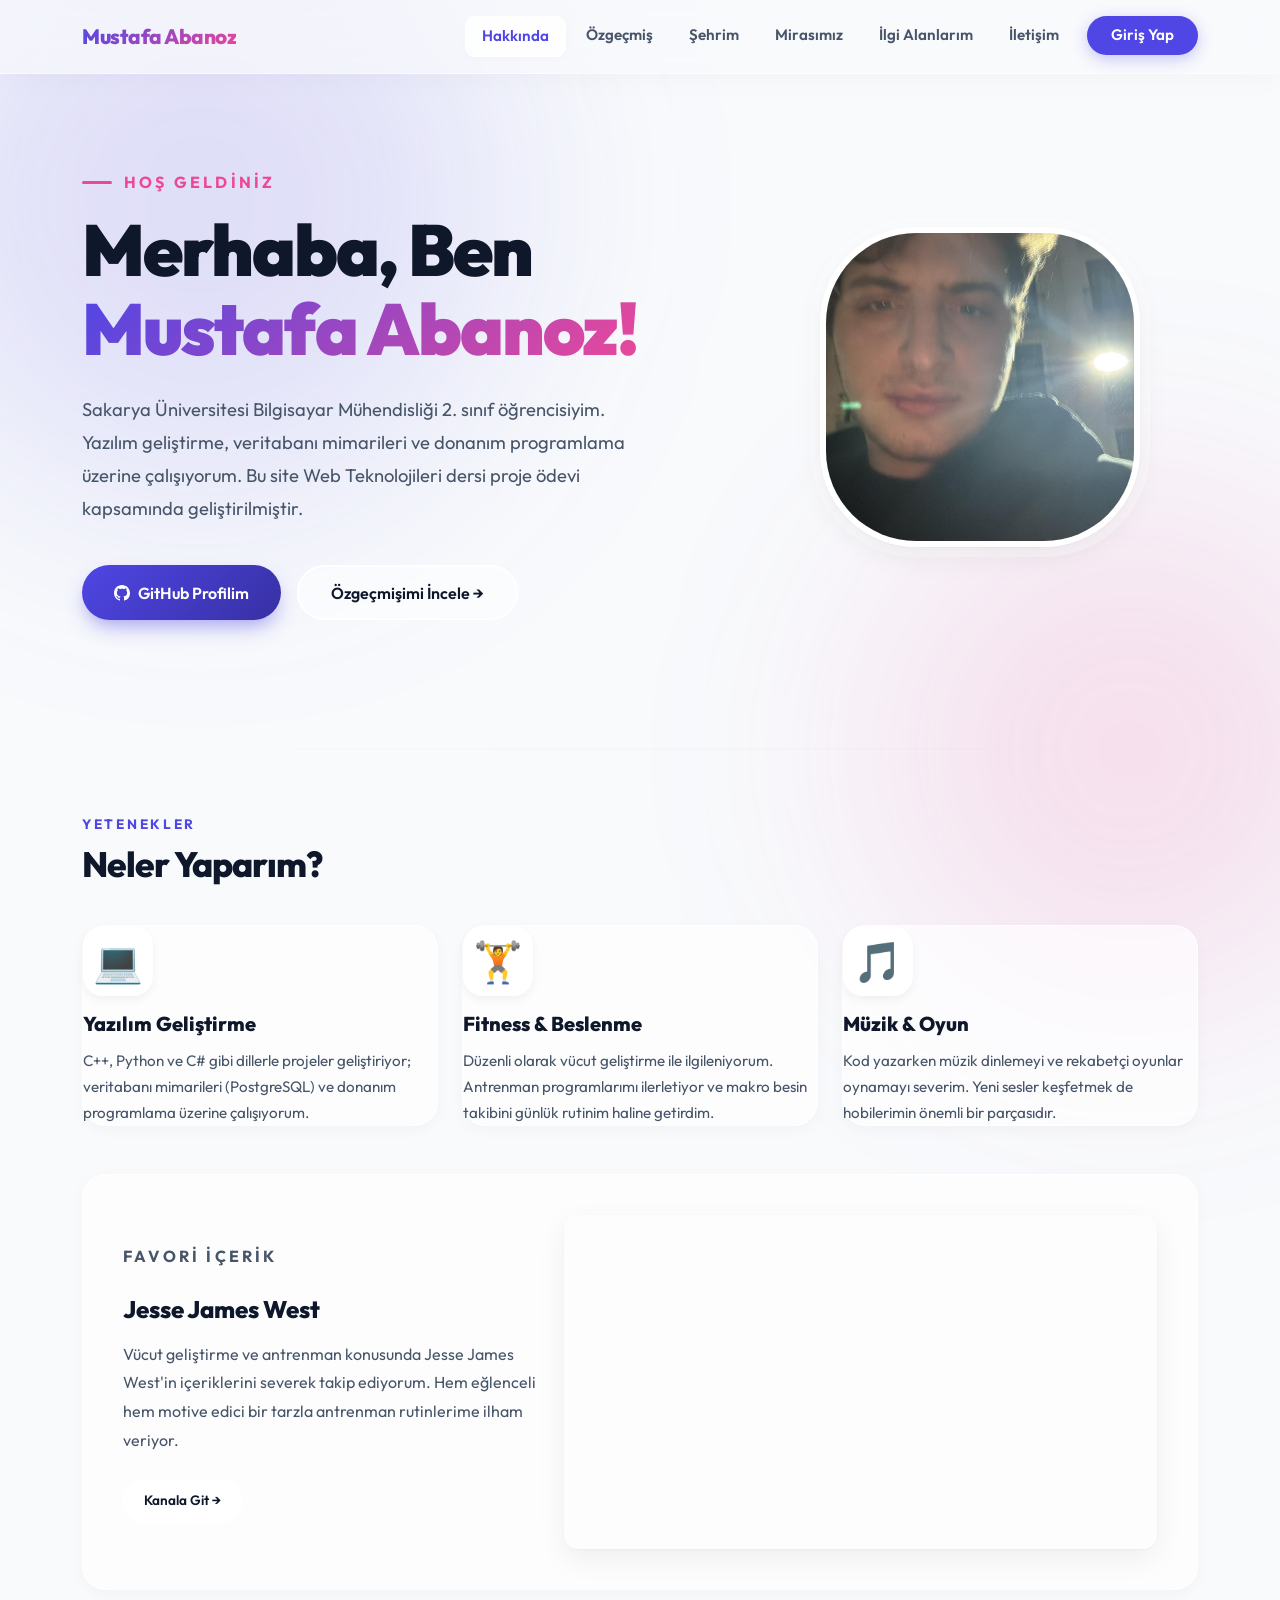
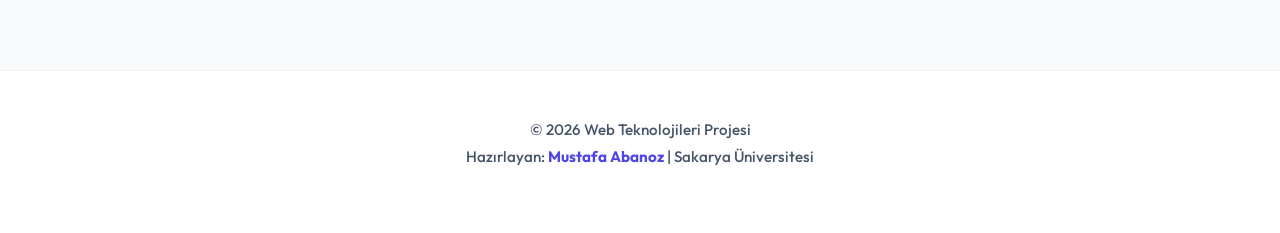
==== commit 36381f63: "6.gün:bütün stiller style.css dosyasına taşındı style.css dosyası tam düzene getirildi ve https://mu" ====
--- a/index.html
+++ b/index.html
@@ -32,8 +32,7 @@
     </nav>
 
     <main>
-        <section class="hero-section dot-bg-wrap dot-bg-indigo">
-            <div class="dot-bg-layer"></div>
+        <section class="hero-section">
             <div class="container">
                 <div class="row align-items-center g-5">
                     <div class="col-lg-7 reveal-left">
--- a/style.css
+++ b/style.css
@@ -1,5 +1,5 @@
 /* =========================================
-   GLOBAL AYARLAR VE DEĞİŞKENLER
+   1. GLOBAL AYARLAR VE DEĞİŞKENLER
    ========================================= */
 @import url('https://fonts.googleapis.com/css2?family=Outfit:wght@300;400;500;600;700;800;900&display=swap');
 
@@ -52,7 +52,7 @@
 @keyframes pageIn { from { opacity: 0; transform: translateY(20px); } to { opacity: 1; transform: translateY(0); } }
 
 /* =========================================
-   NAVBAR & FOOTER (ORTAK)
+   2. NAVBAR & FOOTER (ORTAK)
    ========================================= */
 .navbar {
     background: rgba(248, 250, 252, 0.7) !important;
@@ -73,12 +73,13 @@
 footer a:hover { color: var(--accent); }
 
 /* =========================================
-   GENEL BİLEŞENLER VE ANİMASYONLAR (ORTAK)
+   3. GENEL BİLEŞENLER VE ANİMASYONLAR (ORTAK)
    ========================================= */
 .btn-primary-custom { display: inline-flex; align-items: center; gap: 0.5rem; padding: 0.85rem 2rem; border: none; border-radius: 99px; background: linear-gradient(135deg, var(--primary), var(--primary-dark)); color: #fff; font-weight: 600; font-size: 1rem; text-decoration: none; transition: var(--transition); box-shadow: 0 10px 20px -5px rgba(79,70,229,0.5); }
 .btn-primary-custom:hover { transform: translateY(-3px); box-shadow: 0 15px 25px -5px rgba(79,70,229,0.6); color: #fff; }
 .btn-outline-custom { display: inline-flex; align-items: center; gap: 0.5rem; padding: 0.85rem 2rem; background: rgba(255,255,255,0.5); border: 2px solid #fff; border-radius: 99px; color: var(--text-primary); font-weight: 600; font-size: 1rem; text-decoration: none; transition: var(--transition); backdrop-filter: blur(10px); }
 .btn-outline-custom:hover { background: #fff; transform: translateY(-3px); box-shadow: var(--shadow-md); color: var(--primary); }
+.btn-sm-custom { font-size: 0.85rem; padding: 0.6rem 1.2rem; }
 
 .section-divider { border: none; height: 2px; background: linear-gradient(90deg, transparent, rgba(0,0,0,0.05), transparent); margin: 4rem 0; }
 .section-label { font-size: 0.85rem; font-weight: 700; letter-spacing: 0.2em; text-transform: uppercase; color: var(--primary); margin-bottom: 0.5rem; }
@@ -99,29 +100,14 @@
 .reveal-right.in-view { opacity: 1; transform: translateX(0); }
 
 /* =========================================
-   HAKKINDA (INDEX.HTML) SAYFASI STİLLERİ
-   ========================================= */
-.hero-section { padding: 6rem 0 4rem; position: relative; }
-.hero-greeting { font-size: 1rem; font-weight: 700; letter-spacing: 0.2em; text-transform: uppercase; color: var(--accent); margin-bottom: 1rem; display: flex; align-items: center; gap: 0.75rem; }
-.hero-greeting::before { content: ''; display: inline-block; width: 30px; height: 3px; background: var(--accent); border-radius: 3px; }
-.hero-title { font-size: clamp(2.5rem, 6vw, 4.5rem); font-weight: 900; line-height: 1.1; letter-spacing: -2px; color: var(--text-primary); margin-bottom: 1.5rem; }
-.hero-title span { background: linear-gradient(135deg, var(--primary), var(--accent)); -webkit-background-clip: text; -webkit-text-fill-color: transparent; background-clip: text; }
-.hero-desc { font-size: 1.15rem; color: var(--text-secondary); line-height: 1.8; max-width: 550px; margin-bottom: 2.5rem; font-weight: 400; }
-.hero-photo { width: 320px; height: 320px; object-fit: cover; border-radius: 30%; border: 6px solid #fff; box-shadow: var(--shadow-md), 0 0 0 10px rgba(255,255,255,0.4); transition: var(--transition); }
-.hero-photo:hover { transform: scale(1.05) rotate(3deg); border-radius: 50%; box-shadow: var(--shadow-glow), 0 0 0 15px rgba(255,255,255,0.6); }
-
-.glass-card { padding: 2rem; position: relative; overflow: hidden; }
-.card-icon { font-size: 2.5rem; margin-bottom: 1rem; display: block; background: #fff; width: 70px; height: 70px; display: flex; align-items: center; justify-content: center; border-radius: 20px; box-shadow: 0 4px 10px rgba(0,0,0,0.05); }
-.card-heading { font-size: 1.25rem; font-weight: 800; color: var(--text-primary); margin-bottom: 0.75rem; }
-.card-text { font-size: 0.95rem; color: var(--text-secondary); line-height: 1.7; }
-
-.video-wrapper { padding: 2.5rem; }
-.video-wrapper h3 { font-size: 1.5rem; font-weight: 800; margin-bottom: 1rem; }
-.video-wrapper p { font-size: 1rem; line-height: 1.8; margin-bottom: 1.5rem; color: var(--text-secondary); }
-.ratio iframe { border-radius: var(--radius-sm); box-shadow: var(--shadow-md); }
-
-/* =========================================
-   ÖZGEÇMİŞ (CV.HTML) SAYFASI STİLLERİ
+   4. YARDIMCI (UTILITY) SINIFLAR
+   ========================================= */
+.delay-0 { transition-delay: 0s; }
+.delay-1 { transition-delay: 0.12s; }
+.delay-2 { transition-delay: 0.24s; }
+
+/* =========================================
+   5. ÖZGEÇMİŞ (CV.HTML) SAYFASI STİLLERİ
    ========================================= */
 .cv-container { padding: 4rem; }
 .cv-header { border-bottom: 2px solid rgba(0,0,0,0.04); padding-bottom: 2.5rem; margin-bottom: 3rem; }
@@ -148,7 +134,113 @@
 .achievement-item strong { color: var(--text-primary); font-weight: 700; }
 
 /* =========================================
-   ŞEHRİM (SEHIR.HTML) SAYFASI STİLLERİ
+   6. İLGİ ALANLARIM (ILGI.HTML) SAYFASI STİLLERİ
+   ========================================= */
+.api-main { padding: 5rem 0; min-height: 80vh; }
+.bento-grid { display: grid; grid-template-columns: repeat(4, 1fr); grid-auto-rows: 250px; gap: 1.5rem; margin-bottom: 4rem; }
+.bento-item { background: var(--bg-card); backdrop-filter: blur(16px); border: 1px solid var(--border); border-radius: var(--radius); overflow: hidden; position: relative; transition: var(--transition); box-shadow: var(--shadow-sm); display: flex; flex-direction: column; cursor: pointer; }
+.bento-item:hover { transform: translateY(-8px); box-shadow: var(--shadow-md); border-color: #fff; background: rgba(255,255,255,0.9); }
+.bento-large { grid-column: span 2; grid-row: span 2; }
+.bento-wide { grid-column: span 2; grid-row: span 1; }
+.bento-small { grid-column: span 1; grid-row: span 1; }
+
+.bento-bg { position: absolute; inset: 0; width: 100%; height: 100%; object-fit: cover; z-index: 0; opacity: 0.8; transition: transform 0.8s ease; }
+.bento-item:hover .bento-bg { transform: scale(1.05); opacity: 0.95; }
+.bento-overlay { position: absolute; inset: 0; background: linear-gradient(to top, rgba(15,23,42,0.95) 0%, rgba(15,23,42,0.6) 40%, transparent 100%); z-index: 1; }
+.bento-content { position: relative; z-index: 2; padding: 1.5rem; display: flex; flex-direction: column; justify-content: flex-end; height: 100%; color: #fff; }
+
+.bento-tag { align-self: flex-start; background: rgba(255,255,255,0.2); backdrop-filter: blur(10px); padding: 0.3rem 0.8rem; border-radius: 99px; font-size: 0.75rem; font-weight: 700; text-transform: uppercase; letter-spacing: 1px; margin-bottom: auto; border: 1px solid rgba(255,255,255,0.3); color: #fff; }
+.bento-title { font-size: 1.5rem; font-weight: 800; margin-bottom: 0.3rem; text-shadow: 0 2px 4px rgba(0,0,0,0.4); line-height: 1.2; color: #fff; }
+.bento-large .bento-title { font-size: 2.2rem; }
+.bento-desc { font-size: 0.9rem; color: rgba(255,255,255,0.85); display: -webkit-box; -webkit-line-clamp: 2; -webkit-box-orient: vertical; overflow: hidden; margin: 0; }
+.bento-large .bento-desc { -webkit-line-clamp: 4; font-size: 1rem; }
+
+.play-btn { position: absolute; top: 50%; left: 50%; transform: translate(-50%, -50%); z-index: 3; width: 80px; height: 80px; background: rgba(0,0,0,0.5); border: 3px solid rgba(255,255,255,0.8); border-radius: 50%; display: flex; align-items: center; justify-content: center; cursor: pointer; transition: all 0.3s ease; backdrop-filter: blur(4px); }
+.play-btn:hover { background: var(--primary); border-color: var(--primary); transform: translate(-50%, -50%) scale(1.15); box-shadow: 0 0 30px rgba(99,102,241,0.5); }
+.play-btn svg { width: 32px; height: 32px; fill: white; margin-left: 4px; }
+.slide-video { position: absolute; top: 0; left: 0; width: 100%; height: 100%; z-index: 4; border: none; }
+
+.api-info-box { margin-top: 1rem; padding: 1.2rem 1.5rem; background: rgba(99,102,241,0.08); border-left: 4px solid var(--primary); border-radius: 0 12px 12px 0; }
+.api-info-header { display: flex; align-items: center; gap: 0.5rem; margin-bottom: 0.6rem; }
+.api-info-header h4 { margin: 0; font-weight: 700; color: var(--text-primary); font-size: 1.3rem; }
+.api-badge { background: var(--primary); color: #fff; font-size: 0.7rem; padding: 2px 8px; border-radius: 20px; font-weight: 600; }
+.api-meta { display: flex; flex-wrap: wrap; gap: 1rem; margin-bottom: 0.7rem; font-size: 0.95rem; color: var(--text-secondary); }
+.api-meta strong { color: var(--text-primary); }
+.api-comment { margin: 0; font-style: italic; color: var(--primary); font-size: 1rem; }
+.api-spinner { width: 4rem; height: 4rem; color: var(--primary); }
+.api-spinner-text { font-weight: 700; color: var(--text-primary); }
+
+/* =========================================
+   7. HAKKINDA (INDEX.HTML) SAYFASI STİLLERİ
+   ========================================= */
+.hero-section { padding: 6rem 0 4rem; position: relative; }
+.hero-greeting { font-size: 1rem; font-weight: 700; letter-spacing: 0.2em; text-transform: uppercase; color: var(--accent); margin-bottom: 1rem; display: flex; align-items: center; gap: 0.75rem; }
+.hero-greeting::before { content: ''; display: inline-block; width: 30px; height: 3px; background: var(--accent); border-radius: 3px; }
+.hero-title { font-size: clamp(2.5rem, 6vw, 4.5rem); font-weight: 900; line-height: 1.1; letter-spacing: -2px; color: var(--text-primary); margin-bottom: 1.5rem; }
+.hero-title span { background: linear-gradient(135deg, var(--primary), var(--accent)); -webkit-background-clip: text; -webkit-text-fill-color: transparent; background-clip: text; }
+.hero-desc { font-size: 1.15rem; color: var(--text-secondary); line-height: 1.8; max-width: 550px; margin-bottom: 2.5rem; font-weight: 400; }
+.hero-photo { width: 320px; height: 320px; object-fit: cover; border-radius: 30%; border: 6px solid #fff; box-shadow: var(--shadow-md), 0 0 0 10px rgba(255,255,255,0.4); transition: var(--transition); }
+.hero-photo:hover { transform: scale(1.05) rotate(3deg); border-radius: 50%; box-shadow: var(--shadow-glow), 0 0 0 15px rgba(255,255,255,0.6); }
+
+.card-icon { font-size: 2.5rem; margin-bottom: 1rem; display: block; background: #fff; width: 70px; height: 70px; display: flex; align-items: center; justify-content: center; border-radius: 20px; box-shadow: 0 4px 10px rgba(0,0,0,0.05); }
+.card-heading { font-size: 1.25rem; font-weight: 800; color: var(--text-primary); margin-bottom: 0.75rem; }
+.card-text { font-size: 0.95rem; color: var(--text-secondary); line-height: 1.7; }
+
+.video-wrapper { padding: 2.5rem; }
+.video-wrapper h3 { font-size: 1.5rem; font-weight: 800; margin-bottom: 1rem; }
+.video-wrapper p { font-size: 1rem; line-height: 1.8; margin-bottom: 1.5rem; color: var(--text-secondary); }
+.ratio iframe { border-radius: var(--radius-sm); box-shadow: var(--shadow-md); }
+
+/* =========================================
+   8. MİRASIMIZ (MIRAS.HTML) SAYFASI STİLLERİ
+   ========================================= */
+.miras-hero-greeting { color: #16a34a; }
+.miras-container-relative { z-index: 1; }
+.miras-section-title-sm { margin-bottom: 1rem; font-size: 2rem; }
+.miras-mark { background-color: rgba(22, 163, 74, 0.2); border-radius: 4px; padding: 0 4px; }
+.miras-cv-summary-bold { font-size: 1.1rem; color: #16a34a; }
+.miras-logo { max-width: 150px; filter: drop-shadow(0 10px 15px rgba(22, 163, 74, 0.3)); }
+.miras-designer { color: var(--text-secondary); font-weight: 600; }
+.miras-list { font-size: 0.9rem; }
+.miras-color-green { color: #16a34a; }
+.miras-color-dark { color: #0f172a; }
+.miras-section-title-lg { margin-bottom: 2rem; }
+.miras-table { background: transparent; }
+.miras-thead { border-bottom: 2px solid #d97706; }
+.miras-th { color: #d97706; font-weight: 800; }
+.miras-badge-gold { background: linear-gradient(135deg, #d97706, #f59e0b); border: none; color: white; }
+.miras-badge-green { background: linear-gradient(135deg, #16a34a, #22c55e); border: none; color: white; }
+.miras-text-secondary { color: var(--text-secondary); }
+.miras-api-title { margin-bottom: 0.5rem; }
+.miras-api-desc { font-size: 0.9rem; }
+.miras-api-badge { background: #16a34a; color: white; }
+.miras-api-season { color: #d97706; font-weight: 700; }
+.miras-power-label { color: #d97706; }
+.miras-power-title { margin-bottom: 1rem; font-size: 2.2rem; }
+.miras-video-wrap { background: rgba(245, 158, 11, 0.1); border-color: rgba(245, 158, 11, 0.3); }
+.miras-ratio-radius { border-radius: var(--radius-sm); overflow: hidden; }
+.miras-pos-top-left { top: 0; left: 0; }
+.miras-video-img { object-fit: cover; top: 0; left: 0; z-index: 1; }
+.miras-play-icon-bg { background: rgba(220, 38, 38, 0.9); width: 64px; height: 64px; border-radius: 50%; display: flex; align-items: center; justify-content: center; box-shadow: 0 0 20px rgba(0,0,0,0.6); z-index: 2; transition: transform 0.2s ease; }
+.miras-play-icon-bg:hover { transform: scale(1.1); }
+.miras-play-svg { margin-left: 4px; }
+
+/* JS İçerisindeki Dinamik Stiller */
+.miras-form-badge { display:inline-block; width:22px; height:22px; border-radius:50%; color:#fff; font-size:0.7rem; font-weight:700; text-align:center; line-height:22px; margin-right:3px; }
+.miras-kocaelispor-row { background: rgba(22, 163, 74, 0.15); border-left: 4px solid #16a34a; font-weight: 700; box-shadow: 0 0 20px rgba(22, 163, 74, 0.1); }
+.miras-team-logo { width:24px; height:24px; margin-right:8px; vertical-align:middle; border-radius:4px; }
+.miras-fw-800 { font-weight: 800; }
+.miras-fw-700 { font-weight: 700; }
+.miras-fw-600 { font-weight: 600; }
+.miras-text-green { color: #16a34a; font-weight: 700; }
+.miras-text-orange { color: #d97706; font-weight: 600; }
+.miras-text-red { color: #dc2626; font-weight: 600; }
+.miras-points { font-weight: 900; font-size: 1.1rem; }
+.miras-divider-row { background: rgba(0,0,0,0.02); }
+.miras-divider-td { text-align:center; color:var(--text-secondary); font-weight:600; font-size:0.9rem; padding:0.5rem; letter-spacing:2px; }
+
+/* =========================================
+   9. ŞEHRİM (SEHIR.HTML) SAYFASI STİLLERİ
    ========================================= */
 .sec-wrap { position: relative; padding: 5rem 0; margin-bottom: 0; }
 .sec-bg { position: absolute; inset: 0; z-index: 0; pointer-events: none; overflow: hidden; }
@@ -197,7 +289,7 @@
 .about-card-title { font-size: 1.5rem; font-weight: 800; color: var(--text-primary); margin-bottom: 0.75rem; }
 
 /* =========================================
-   İLETİŞİM (ILETISIM.HTML) SAYFASI STİLLERİ
+   10. İLETİŞİM (ILETISIM.HTML) SAYFASI STİLLERİ
    ========================================= */
 .contact-layout { padding: 5rem 0; overflow: hidden; }
 .floating-info-card { background: var(--bg-card); backdrop-filter: blur(16px); border: 1px solid var(--border); border-radius: var(--radius); padding: 1.5rem; display: flex; align-items: center; gap: 1rem; box-shadow: var(--shadow-sm); transition: var(--transition); margin-bottom: 2rem; animation: floatAsymmetric 6s ease-in-out infinite alternate; }
@@ -225,102 +317,28 @@
 .btn-vue { background: linear-gradient(135deg, #42b883, #35495e); color: #fff; border: none; padding: 0.85rem 2rem; border-radius: 99px; font-weight: 600; transition: var(--transition); display: inline-flex; align-items: center; gap: 0.5rem; }
 .btn-vue:hover { transform: translateY(-3px); box-shadow: 0 10px 20px -5px rgba(66, 184, 131, 0.5); color: #fff; }
 
-/* =========================================
-   İLGİ ALANLARIM (ILGI.HTML) SAYFASI STİLLERİ (API / BENTO BOX)
-   ========================================= */
-.bento-grid { display: grid; grid-template-columns: repeat(4, 1fr); grid-auto-rows: 250px; gap: 1.5rem; margin-bottom: 4rem; }
-.bento-item { background: var(--bg-card); backdrop-filter: blur(16px); border: 1px solid var(--border); border-radius: var(--radius); overflow: hidden; position: relative; transition: var(--transition); box-shadow: var(--shadow-sm); display: flex; flex-direction: column; cursor: pointer; }
-.bento-item:hover { transform: translateY(-8px); box-shadow: var(--shadow-md); border-color: #fff; background: rgba(255,255,255,0.9); }
-.bento-large { grid-column: span 2; grid-row: span 2; }
-.bento-wide { grid-column: span 2; grid-row: span 1; }
-.bento-small { grid-column: span 1; grid-row: span 1; }
-
-.bento-bg { position: absolute; inset: 0; width: 100%; height: 100%; object-fit: cover; z-index: 0; opacity: 0.8; transition: transform 0.8s ease; }
-.bento-item:hover .bento-bg { transform: scale(1.05); opacity: 0.95; }
-.bento-overlay { position: absolute; inset: 0; background: linear-gradient(to top, rgba(15,23,42,0.95) 0%, rgba(15,23,42,0.6) 40%, transparent 100%); z-index: 1; }
-.bento-content { position: relative; z-index: 2; padding: 1.5rem; display: flex; flex-direction: column; justify-content: flex-end; height: 100%; color: #fff; }
-
-.bento-tag { align-self: flex-start; background: rgba(255,255,255,0.2); backdrop-filter: blur(10px); padding: 0.3rem 0.8rem; border-radius: 99px; font-size: 0.75rem; font-weight: 700; text-transform: uppercase; letter-spacing: 1px; margin-bottom: auto; border: 1px solid rgba(255,255,255,0.3); color: #fff; }
-.bento-title { font-size: 1.5rem; font-weight: 800; margin-bottom: 0.3rem; text-shadow: 0 2px 4px rgba(0,0,0,0.4); line-height: 1.2; color: #fff; }
-.bento-large .bento-title { font-size: 2.2rem; }
-.bento-desc { font-size: 0.9rem; color: rgba(255,255,255,0.85); display: -webkit-box; -webkit-line-clamp: 2; -webkit-box-orient: vertical; overflow: hidden; margin: 0; }
-.bento-large .bento-desc { -webkit-line-clamp: 4; font-size: 1rem; }
-
-
-/* ilgi sayfası - video oynat butonu */
-.play-btn {
-    position: absolute;
-    top: 50%;
-    left: 50%;
-    transform: translate(-50%, -50%);
-    z-index: 3;
-    width: 80px;
-    height: 80px;
-    background: rgba(0,0,0,0.5);
-    border: 3px solid rgba(255,255,255,0.8);
-    border-radius: 50%;
-    display: flex;
-    align-items: center;
-    justify-content: center;
-    cursor: pointer;
-    transition: all 0.3s ease;
-    backdrop-filter: blur(4px);
-}
-.play-btn:hover {
-    background: var(--primary);
-    border-color: var(--primary);
-    transform: translate(-50%, -50%) scale(1.15);
-    box-shadow: 0 0 30px rgba(99,102,241,0.5);
-}
-.play-btn svg {
-    width: 32px;
-    height: 32px;
-    fill: white;
-    margin-left: 4px;
-}
-
-/* ilgi sayfası - kart içi video iframe */
-.slide-video {
-    position: absolute;
-    top: 0; left: 0;
-    width: 100%;
-    height: 100%;
-    z-index: 4;
-    border: none;
-}
-
-/* PHP sonuç sayfası kartı */
-.result-card {
-    background: rgba(255, 255, 255, 0.8);
-    backdrop-filter: blur(20px);
-    border: 1px solid rgba(255, 255, 255, 0.9);
-    border-radius: 24px;
-    padding: 3rem;
-    box-shadow: 0 10px 30px rgba(0, 0, 0, 0.08);
-    margin-top: 5rem;
-}
-.result-item {
-    margin-bottom: 1.5rem;
-    border-bottom: 1px solid rgba(0,0,0,0.05);
-    padding-bottom: 1rem;
-}
-.result-label {
-    font-weight: 800;
-    color: #4f46e5;
-    display: block;
-    margin-bottom: 0.3rem;
-    text-transform: uppercase;
-    letter-spacing: 1px;
-    font-size: 0.85rem;
-}
-.result-value {
-    font-size: 1.1rem;
-    color: #0f172a;
-    font-weight: 500;
-}
-
-/* =========================================
-   MOBİL (RESPONSIVE) AYARLAR
+.form-textarea { height: 120px; }
+
+/* =========================================
+   11. İLETİŞİM İŞLEM (ILETISIM_ISLEM.PHP) STİLLERİ
+   ========================================= */
+.result-card { background: rgba(255, 255, 255, 0.8); backdrop-filter: blur(20px); border: 1px solid rgba(255, 255, 255, 0.9); border-radius: 24px; padding: 3rem; box-shadow: 0 10px 30px rgba(0, 0, 0, 0.08); margin-top: 5rem; }
+.result-item { margin-bottom: 1.5rem; border-bottom: 1px solid rgba(0,0,0,0.05); padding-bottom: 1rem; }
+.result-label { font-weight: 800; color: var(--primary); display: block; margin-bottom: 0.3rem; text-transform: uppercase; letter-spacing: 1px; font-size: 0.85rem; }
+.result-value { font-size: 1.1rem; color: var(--text-primary); font-weight: 500; }
+.result-success { border-radius: 15px; font-weight: 600; font-size: 1.1rem; border: none; background: rgba(22, 163, 74, 0.1); color: #16a34a; }
+.result-heading { font-weight: 800; color: var(--text-primary); }
+.result-item-last { border: none; }
+.result-msg-box { background: rgba(0,0,0,0.03); padding: 1rem; border-radius: 10px; }
+
+/* =========================================
+   12. GİRİŞ YAP & LOGIN ISLEM (LOGIN.PHP / LOGIN_ISLEM.PHP) STİLLERİ
+   ========================================= */
+.login-main { min-height: 80vh; }
+.login-card { max-width: 500px; }
+
+/* =========================================
+   13. MOBİL (RESPONSIVE) AYARLAR
    ========================================= */
 @media (max-width: 992px) {
     .bento-grid { grid-template-columns: repeat(2, 1fr); }
@@ -337,106 +355,4 @@
     .play-btn { width: 60px; height: 60px; }
     .play-btn svg { width: 24px; height: 24px; }
     body::before, body::after { display: none; }
-}
-
-/* ilgi sayfası - API bilgi kutusu */
-.api-info-box {
-    margin-top: 1rem;
-    padding: 1.2rem 1.5rem;
-    background: rgba(99,102,241,0.08);
-    border-left: 4px solid var(--primary);
-    border-radius: 0 12px 12px 0;
-}
-.api-info-header {
-    display: flex;
-    align-items: center;
-    gap: 0.5rem;
-    margin-bottom: 0.6rem;
-}
-.api-info-header h4 {
-    margin: 0;
-    font-weight: 700;
-    color: var(--text-primary);
-    font-size: 1.3rem;
-}
-.api-badge {
-    background: var(--primary);
-    color: #fff;
-    font-size: 0.7rem;
-    padding: 2px 8px;
-    border-radius: 20px;
-    font-weight: 600;
-}
-.api-meta {
-    display: flex;
-    flex-wrap: wrap;
-    gap: 1rem;
-    margin-bottom: 0.7rem;
-    font-size: 0.95rem;
-    color: var(--text-secondary);
-}
-.api-meta strong {
-    color: var(--text-primary);
-}
-.api-comment {
-    margin: 0;
-    font-style: italic;
-    color: var(--primary);
-    font-size: 1rem;
-}
-
-/* ilgi sayfası - spinner boyutu */
-.api-spinner {
-    width: 4rem;
-    height: 4rem;
-    color: var(--primary);
-}
-.api-spinner-text {
-    font-weight: 700;
-    color: var(--text-primary);
-}
-
-/* ilgi sayfası - ana alan */
-.api-main {
-    padding: 5rem 0;
-    min-height: 80vh;
-}
-
-/* PHP sonuç sayfası - başlık ve buton */
-.result-success {
-    border-radius: 15px;
-    font-weight: 600;
-    font-size: 1.1rem;
-    border: none;
-    background: rgba(22, 163, 74, 0.1);
-    color: #16a34a;
-}
-.result-heading {
-    font-weight: 800;
-    color: #0f172a;
-}
-.result-item-last {
-    border: none;
-}
-.result-msg-box {
-    background: rgba(0,0,0,0.03);
-    padding: 1rem;
-    border-radius: 10px;
-}
-
-/* iletisim formu textarea yüksekliği */
-.form-textarea {
-    height: 120px;
-}
-
-/* =========================================
-   YARDIMCI (UTILITY) SINIFLAR
-   ========================================= */
-.delay-0 { transition-delay: 0s; }
-.delay-1 { transition-delay: 0.12s; }
-.delay-2 { transition-delay: 0.24s; }
-
-.btn-sm-custom {
-    font-size: 0.85rem;
-    padding: 0.6rem 1.2rem;
 }
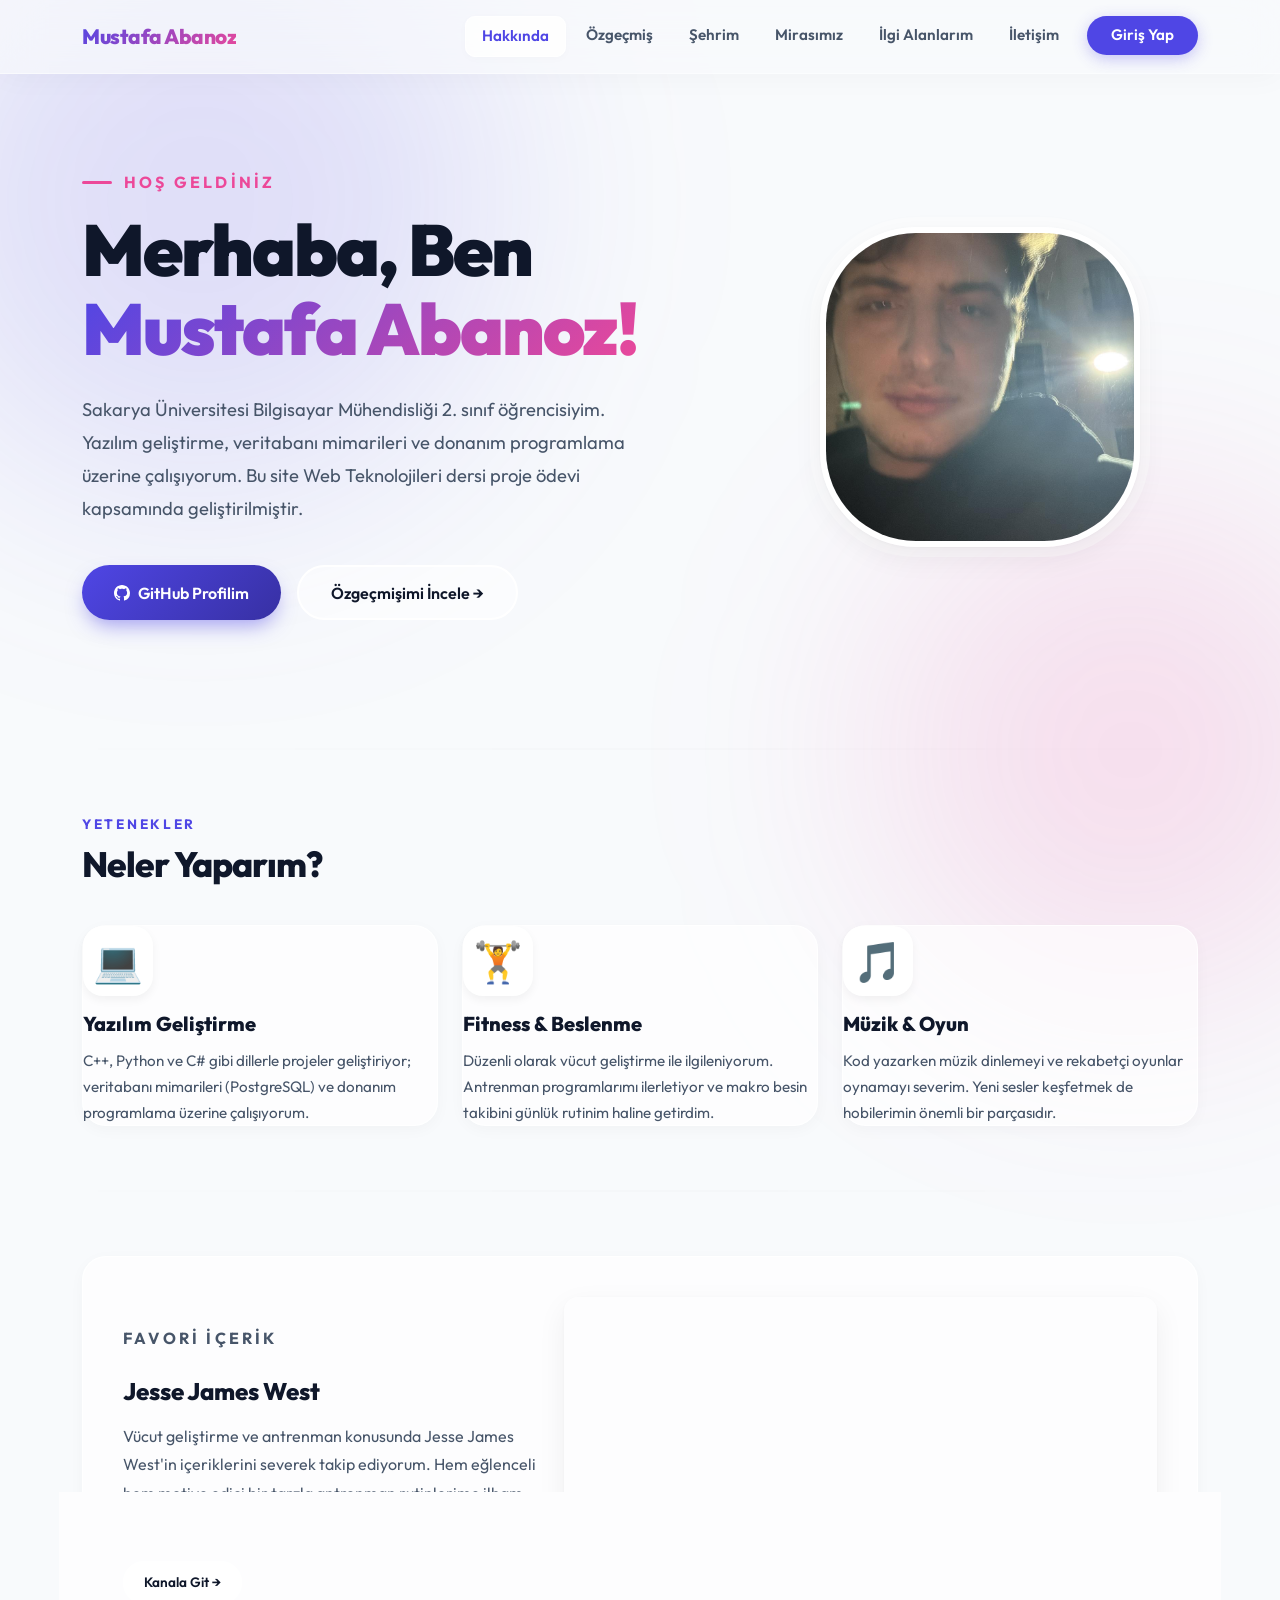
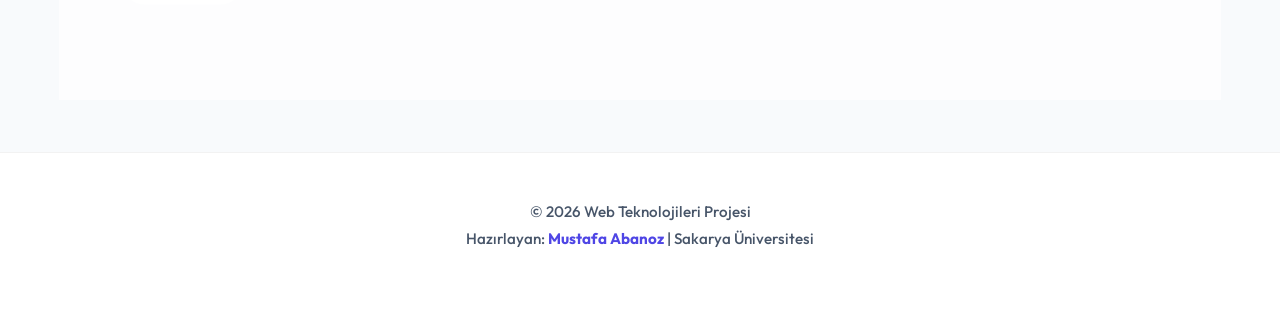
==== commit 079d3af0: "9.gün:404 hata sayfası eklendi ve README güncellendi" ====
--- a/index.html
+++ b/index.html
@@ -87,6 +87,8 @@
             </div>
         </section>
 
+        <hr class="section-divider">
+
         <section class="container mb-5">
             <article class="video-wrapper">
                 <div class="row align-items-center g-4">
@@ -123,6 +125,7 @@
             }, { threshold: 0.12 });
             document.querySelectorAll('.reveal, .reveal-left, .reveal-right').forEach(function(el) { gozlemci.observe(el); });
         })();
+
     </script>
 </body>
 </html>
